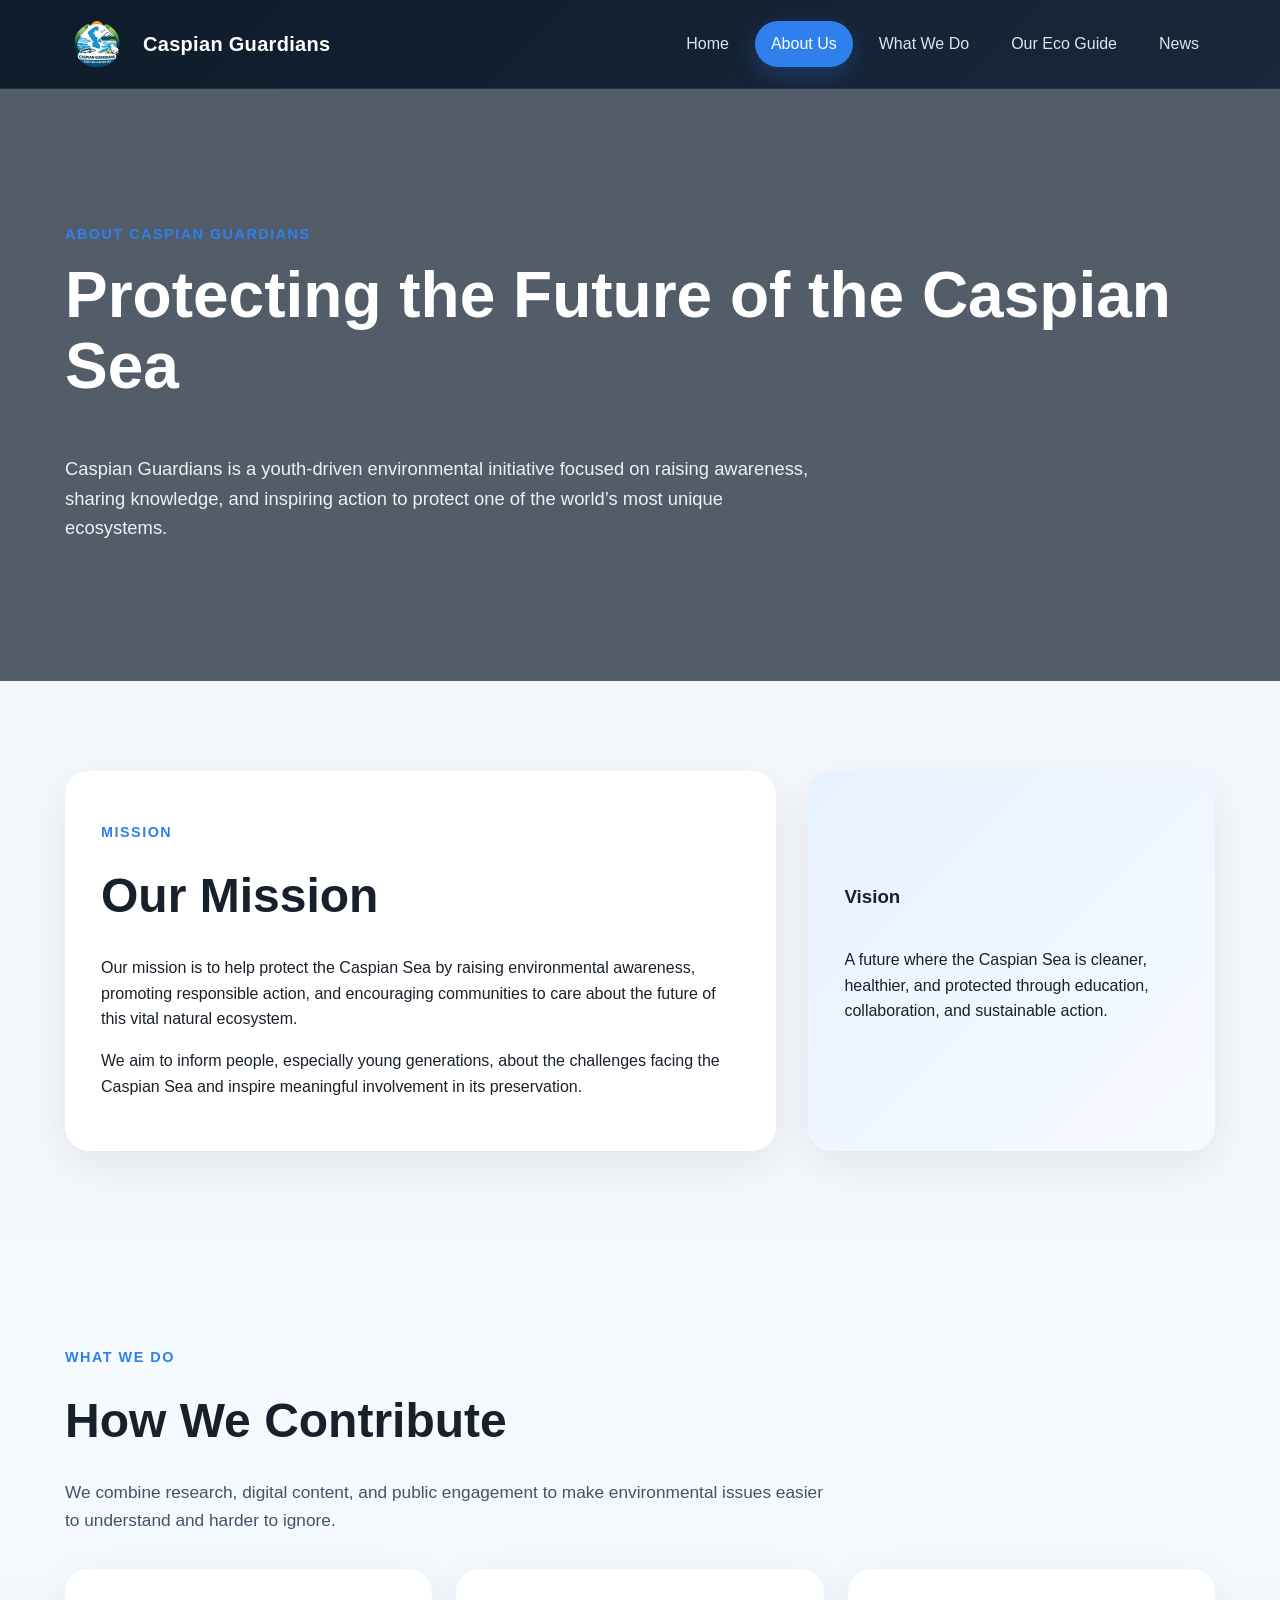
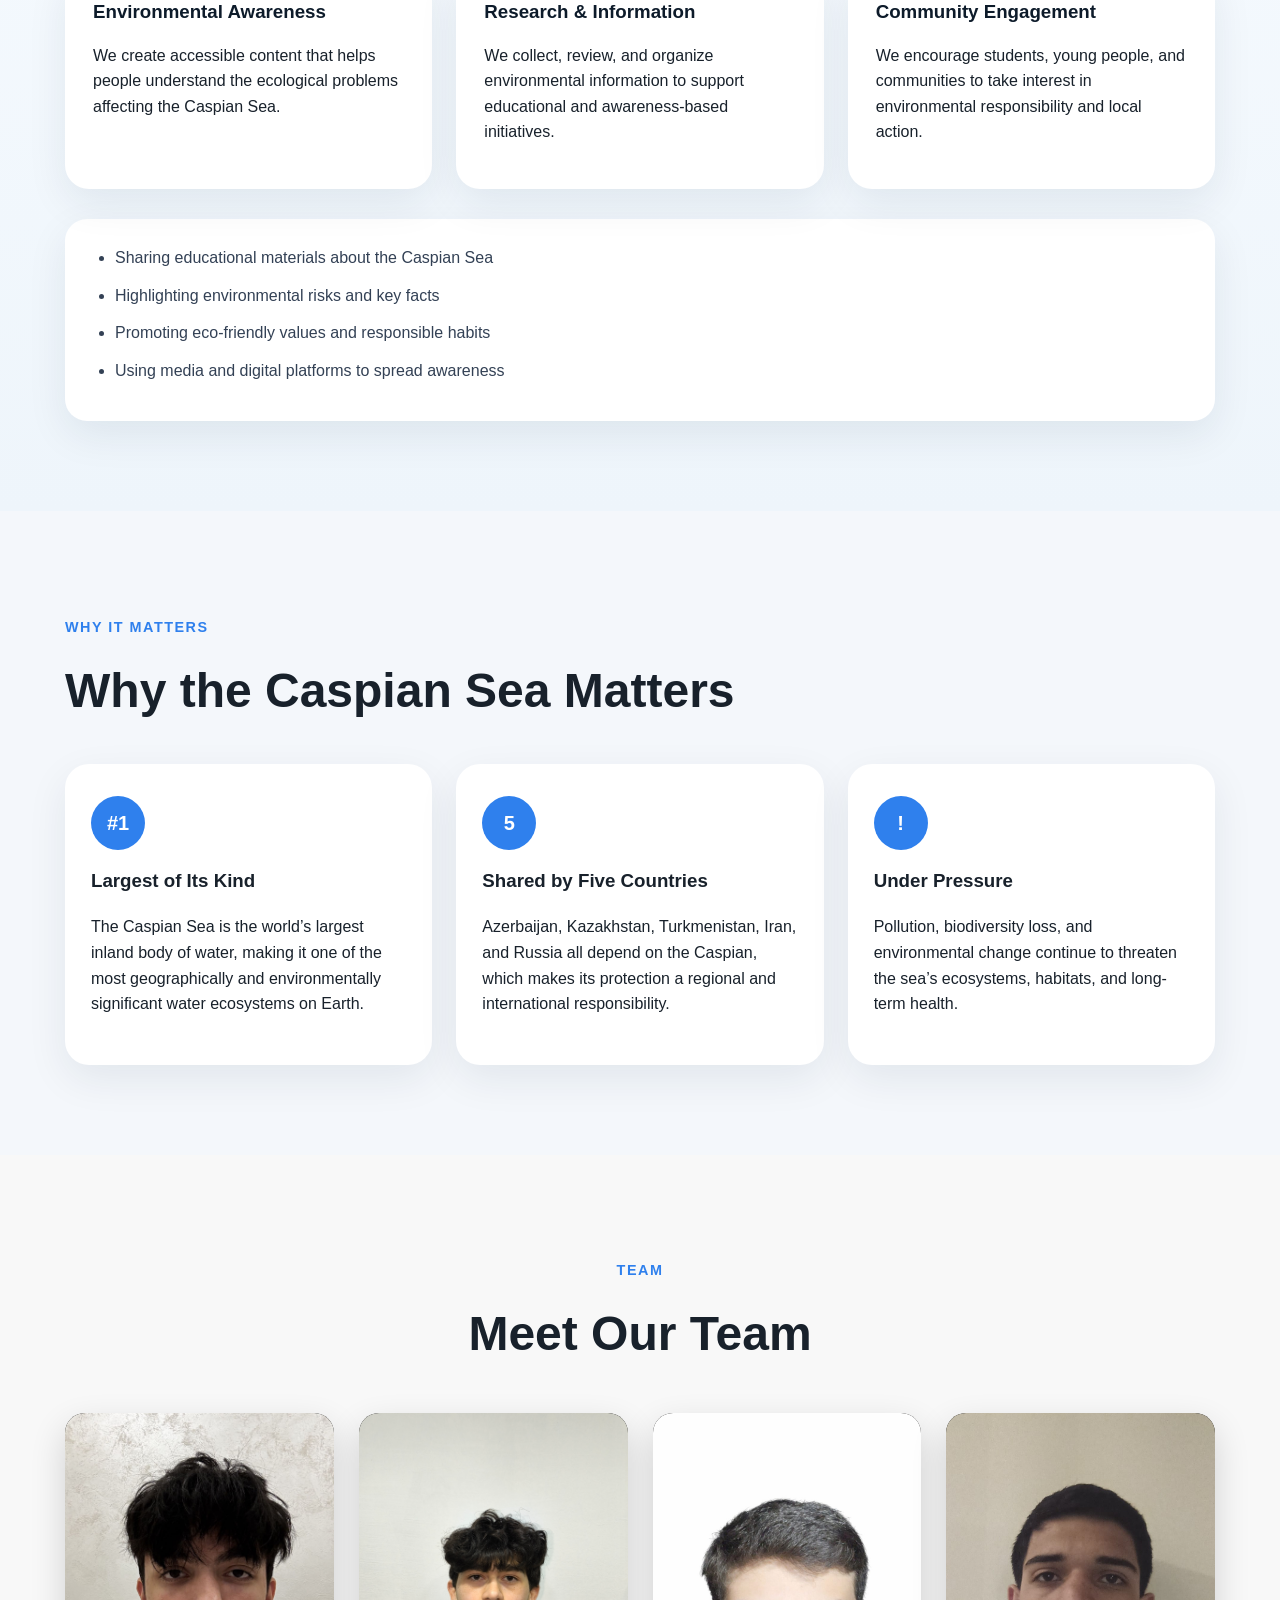
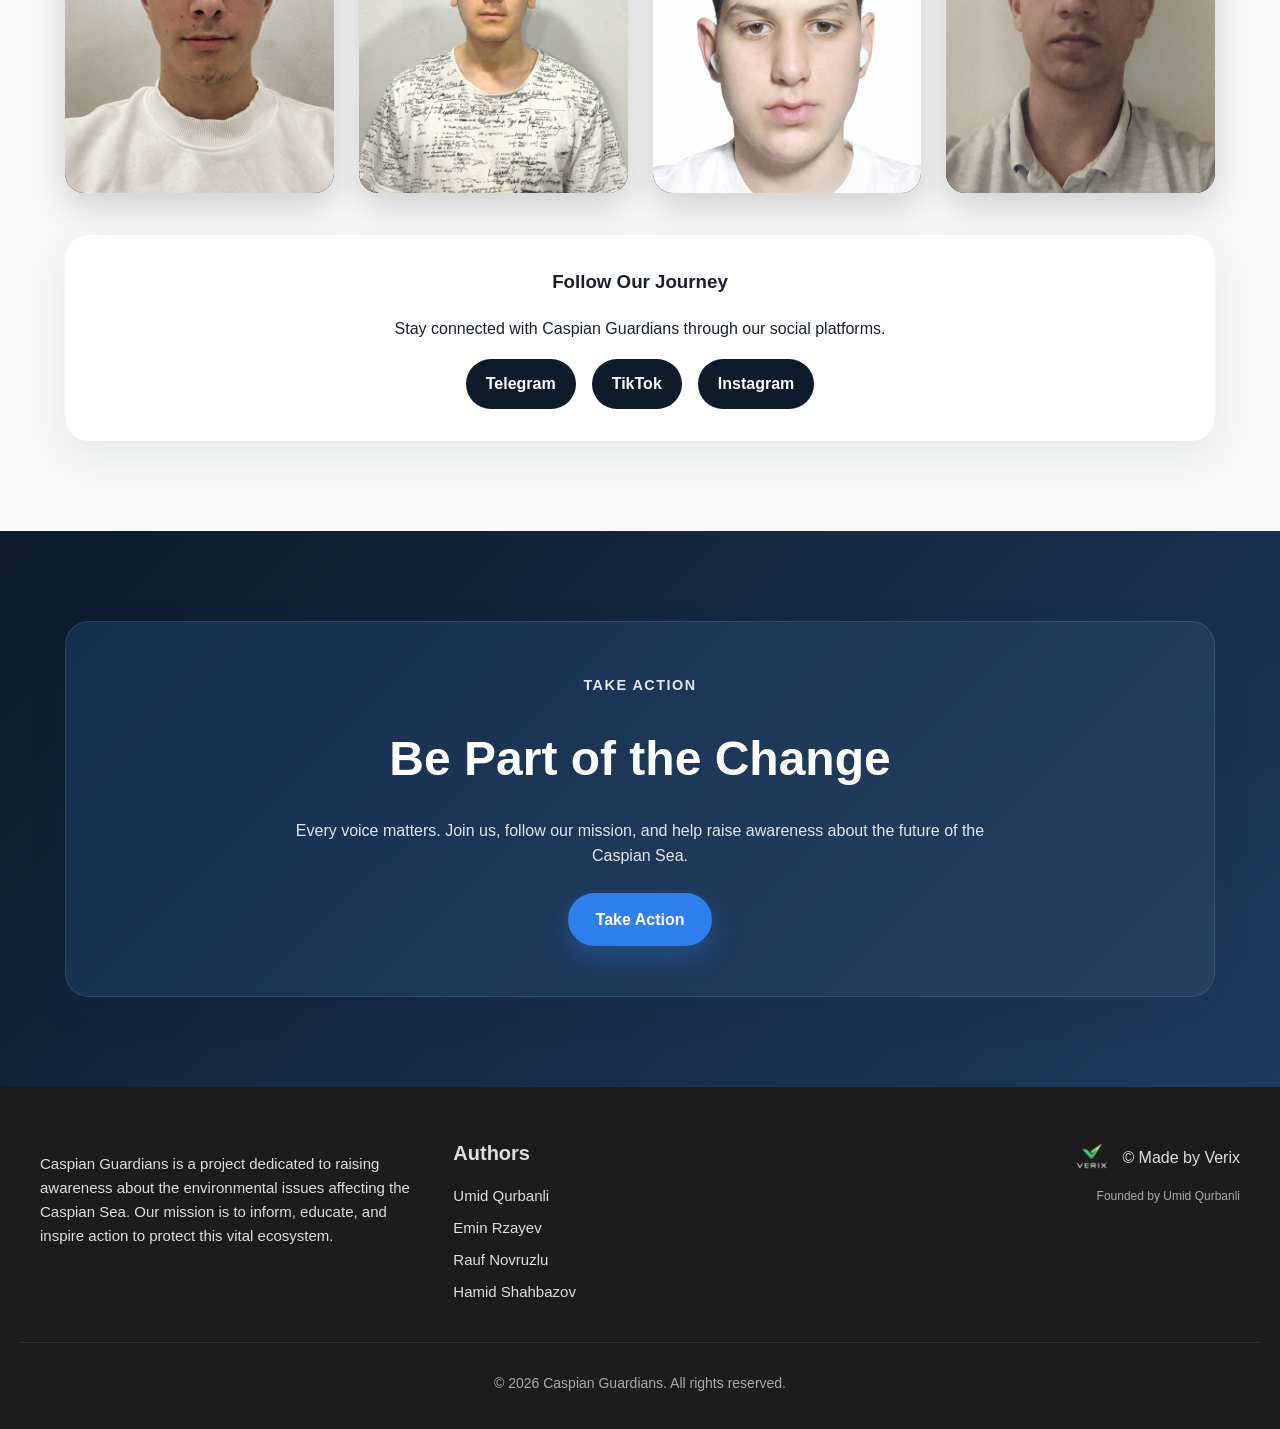
==== about.html @ 83fecb82 "Update about.html" ====
<!DOCTYPE html>
<html lang="en">
<head>
    <meta charset="utf-8">
    <meta name="author" content="Umid Qurbanli">
    <meta name="description" content="About Caspian Guardians Team">
    <meta name="keywords" content="Caspian Sea, Azerbaijan, Russia, Iran, Kazakhstan, Turkmenistan, environment, ecology">
    <meta name="viewport" content="width=device-width, initial-scale=1.0">
    <link rel="stylesheet" href="css/about.css"> 
    <link rel="icon" href="img/NewLogoFixed.png">
    <title>Caspian Guardians – About Us</title>
</head>
<body>
    <header class="site-header">
        <div class="container header-container">
            <a href="index.html" class="logo">
                <img src="img/NewLogoFixed.png" alt="Caspian Guardians logo">
                <span class="logo-text">Caspian Guardians</span>
            </a>

            <nav class="top-buttons">
                <a href="index.html">Home</a>
                <a href="about.html" class="active-top-button">About Us</a>
                <a href="whatwedo.html">What We Do</a>
                <a href="guide.html">Our Eco Guide</a>
                <a href="news.html">News</a>
            </nav>
        </div>
    </header>

    <main>
        <section class="about-hero">
            <div class="container">
                <p class="section-label">About Caspian Guardians</p>
                <h1>Protecting the Future of the Caspian Sea</h1>
                <p class="hero-text">
                    Caspian Guardians is a youth-driven environmental initiative focused on raising awareness,
                    sharing knowledge, and inspiring action to protect one of the world’s most unique ecosystems.
                </p>
            </div>
        </section>

        <section class="mission-section">
            <div class="container split-section">
                <div class="text-box">
                    <p class="section-label">Mission</p>
                    <h2>Our Mission</h2>
                    <p>
                        Our mission is to help protect the Caspian Sea by raising environmental awareness,
                        promoting responsible action, and encouraging communities to care about the future of
                        this vital natural ecosystem.
                    </p>
                    <p>
                        We aim to inform people, especially young generations, about the challenges facing the
                        Caspian Sea and inspire meaningful involvement in its preservation.
                    </p>
                </div>
                <div class="info-card">
                    <h3>Vision</h3>
                    <p>
                        A future where the Caspian Sea is cleaner, healthier, and protected through education,
                        collaboration, and sustainable action.
                    </p>
                </div>
            </div>
        </section>

        <section class="what-we-do-section">
            <div class="container">
                <p class="section-label">What We Do</p>
                <h2>How We Contribute</h2>
                <p class="section-intro">
                    We combine research, digital content, and public engagement to make environmental issues
                    easier to understand and harder to ignore.
                </p>

                <div class="cards-grid">
                    <div class="feature-card">
                        <h3>Environmental Awareness</h3>
                        <p>We create accessible content that helps people understand the ecological problems affecting the Caspian Sea.</p>
                    </div>

                    <div class="feature-card">
                        <h3>Research & Information</h3>
                        <p>We collect, review, and organize environmental information to support educational and awareness-based initiatives.</p>
                    </div>

                    <div class="feature-card">
                        <h3>Community Engagement</h3>
                        <p>We encourage students, young people, and communities to take interest in environmental responsibility and local action.</p>
                    </div>
                </div>

                <div class="bullet-box">
                    <ul>
                        <li>Sharing educational materials about the Caspian Sea</li>
                        <li>Highlighting environmental risks and key facts</li>
                        <li>Promoting eco-friendly values and responsible habits</li>
                        <li>Using media and digital platforms to spread awareness</li>
                    </ul>
                </div>
            </div>
        </section>

        <section class="why-matters-section">
            <div class="container">
                <p class="section-label">Why It Matters</p>
                <h2>Why the Caspian Sea Matters</h2>
                <div class="why-grid">
                    <div class="why-card">
                        <span class="stat">#1</span>
                        <h3>Largest of Its Kind</h3>
                        <p>
                            The Caspian Sea is the world’s largest inland body of water, making it one of the
                            most geographically and environmentally significant water ecosystems on Earth.
                        </p>
                    </div>

                    <div class="why-card">
                        <span class="stat">5</span>
                        <h3>Shared by Five Countries</h3>
                        <p>
                            Azerbaijan, Kazakhstan, Turkmenistan, Iran, and Russia all depend on the Caspian,
                            which makes its protection a regional and international responsibility.
                        </p>
                    </div>

                    <div class="why-card">
                        <span class="stat">!</span>
                        <h3>Under Pressure</h3>
                        <p>
                            Pollution, biodiversity loss, and environmental change continue to threaten the
                            sea’s ecosystems, habitats, and long-term health.
                        </p>
                    </div>
                </div>
            </div>
        </section>

        <section class="about-us" id="team">
            <div class="container">
                <p class="section-label">Team</p>
                <h2>Meet Our Team</h2>

                <div class="team-grid">
                    <div class="team-card">
                        <img src="img/Umid.jpg" alt="Umid Qurbanli" />
                        <div class="team-info">
                            <h3>Umid Qurbanli</h3>
                            <p class="role">Lead Developer</p>
                            <p>Main responsible for all technology-related operations.</p>
                        </div>
                    </div>

                    <div class="team-card">
                        <img src="img/Emin.jpg" alt="Emin Rzayev" />
                        <div class="team-info">
                            <h3>Emin Rzayev</h3>
                            <p class="role">Researcher</p>
                            <p>Searched for sources, reviewed research, and compiled data.</p>
                        </div>
                    </div>

                    <div class="team-card">
                        <img src="img/Rauf2.jpeg" alt="Rauf Novruzlu" />
                        <div class="team-info">
                            <h3>Rauf Novruzlu</h3>
                            <p class="role">COO & SMM</p>
                            <p>Responsible for social media and for defining the team’s direction and strategy.</p>
                        </div>
                    </div>

                    <div class="team-card">
                        <img src="img/Hamid.jpeg" alt="Hamid Shahbazov" />
                        <div class="team-info">
                            <h3>Hamid Shahbazov</h3>
                            <p class="role">CFO & Fundraiser</p>
                            <p>Organizes the team and helps keep every project on track.</p>
                        </div>
                    </div>
                </div>

                <div class="social-section">
                    <h3>Follow Our Journey</h3>
                    <p>Stay connected with Caspian Guardians through our social platforms.</p>

                    <div class="social-links">
                        <a href="https://t.me/caspianguardians" target="_blank">Telegram</a>
                        <a href="https://www.tiktok.com/@caspian_guardians?_r=1&_t=ZS-95CRzURUvcf" target="_blank">TikTok</a>
                        <a href="https://www.instagram.com/caspian_guardians?igsh=enB5ZXpqNjVxb3k5&utm_source=qr" target="_blank">Instagram</a>
                    </div>
                </div>
            </div>
        </section>

        <section class="cta-section">
            <div class="container cta-box">
                <p class="section-label light-label">Take Action</p>
                <h2>Be Part of the Change</h2>
                <p>
                    Every voice matters. Join us, follow our mission, and help raise awareness about the future
                    of the Caspian Sea.
                </p>
                <a href="whatwedo.html" class="cta-button">Take Action</a>
            </div>
        </section>
    </main>

    <footer class="footer">
        <div class="footer-container">
            <div class="footer-left">
                <p class="footer-description">
                    Caspian Guardians is a project dedicated to raising awareness about the environmental issues
                    affecting the Caspian Sea. Our mission is to inform, educate, and inspire action to protect
                    this vital ecosystem.
                </p>
            </div>

            <div class="footer-center">
                <h3>Authors</h3>
                <ul>
                    <li>Umid Qurbanli</li>
                    <li>Emin Rzayev</li>
                    <li>Rauf Novruzlu</li>
                    <li>Hamid Shahbazov</li>
                </ul>
            </div>

            <div class="footer-right">
                <div class="made-by">
                    <img src="img/VerixLogo.png" alt="Verix logo">
                    <p>© Made by Verix</p>
                </div>
                <p class="founded">Founded by Umid Qurbanli</p>
            </div>
        </div>

        <div class="footer-bottom">
            <p>© 2026 Caspian Guardians. All rights reserved.</p>
        </div>
    </footer>
</body>
</html>
---- css/about.css ----
body {
    margin: 0;
    font-family: "Segoe UI", Tahoma, Geneva, Verdana, sans-serif;
    color: #18212b;
    background: #f4f7fb;
    line-height: 1.6;
}

html {
    scroll-behavior: smooth;
}

* {
    box-sizing: border-box;
}

img {
    display: block;
    max-width: 100%;
}

.container {
    width: min(1150px, 92%);
    margin: 0 auto;
}

/* Header */
.site-header {
    background: linear-gradient(135deg, #0d1b2a, #1b263b);
    border-bottom: 1px solid rgba(255, 255, 255, 0.08);
    position: sticky;
    top: 0;
    z-index: 1000;
    backdrop-filter: blur(8px);
}

.header-container {
    min-height: 88px;
    display: flex;
    align-items: center;
    justify-content: space-between;
    gap: 24px;
}

.logo {
    display: flex;
    align-items: center;
    gap: 14px;
    text-decoration: none;
}

.logo img {
    width: 64px;
    height: 64px;
    object-fit: contain;
}

.logo-text {
    color: #ffffff;
    font-size: 1.25rem;
    font-weight: 700;
    letter-spacing: 0.3px;
}

.top-buttons {
    display: flex;
    align-items: center;
    gap: 10px;
}

.top-buttons a {
    color: #dbe4f0;
    text-decoration: none;
    font-size: 1rem;
    font-weight: 500;
    padding: 10px 16px;
    border-radius: 999px;
    transition: all 0.25s ease;
}

.top-buttons a:hover {
    color: #ffffff;
    background-color: rgba(255, 255, 255, 0.08);
}

.top-buttons a.active-top-button {
    color: #ffffff;
    background-color: #2f80ed;
    box-shadow: 0 8px 24px rgba(47, 128, 237, 0.28);
}

/* Shared */
section {
    padding: 90px 0;
}

.section-label {
    display: inline-block;
    font-size: 0.9rem;
    font-weight: 700;
    text-transform: uppercase;
    letter-spacing: 1.5px;
    color: #2f80ed;
    margin-bottom: 14px;
}

.light-label {
    color: #c9defa;
}

h1, h2, h3 {
    margin-top: 0;
}

h1 {
    font-size: clamp(2.3rem, 5vw, 4.2rem);
    line-height: 1.1;
}

h2 {
    font-size: clamp(2rem, 4vw, 3rem);
    margin-bottom: 20px;
}

.section-intro,
.hero-text {
    font-size: 1.08rem;
    color: #425466;
    max-width: 760px;
}

/* Hero */
.about-hero {
    background:
        linear-gradient(rgba(13, 27, 42, 0.7), rgba(13, 27, 42, 0.7)),
        url("../img/caspian-bg.jpg") center/cover no-repeat;
    color: #fff;
    padding: 120px 0;
}

.about-hero .hero-text {
    color: rgba(255, 255, 255, 0.9);
    font-size: 1.15rem;
}

/* Mission */
.split-section {
    display: grid;
    grid-template-columns: 1.4fr 0.8fr;
    gap: 32px;
    align-items: stretch;
}

.text-box,
.info-card,
.feature-card,
.why-card,
.cta-box,
.social-section {
    background: #ffffff;
    border-radius: 24px;
    box-shadow: 0 14px 40px rgba(18, 38, 63, 0.08);
}

.text-box,
.info-card {
    padding: 36px;
}

.info-card {
    background: linear-gradient(135deg, #e8f1ff, #f6fbff);
    display: flex;
    flex-direction: column;
    justify-content: center;
}

/* What we do */
.what-we-do-section {
    background: linear-gradient(180deg, #f7fbff 0%, #eef5fb 100%);
}

.cards-grid {
    margin-top: 34px;
    display: grid;
    grid-template-columns: repeat(3, 1fr);
    gap: 24px;
}

.feature-card {
    padding: 28px;
}

.feature-card h3 {
    margin-bottom: 12px;
    color: #0d1b2a;
}

.bullet-box {
    margin-top: 30px;
    background: #ffffff;
    border-radius: 22px;
    padding: 26px 30px;
    box-shadow: 0 14px 40px rgba(18, 38, 63, 0.08);
}

.bullet-box ul {
    margin: 0;
    padding-left: 20px;
}

.bullet-box li {
    margin-bottom: 12px;
    font-size: 1rem;
    color: #334155;
}

/* Why it matters */
.why-grid {
    display: grid;
    grid-template-columns: repeat(3, 1fr);
    gap: 24px;
    margin-top: 34px;
}

.why-card {
    padding: 32px 26px;
    text-align: left;
}

.stat {
    display: inline-flex;
    align-items: center;
    justify-content: center;
    width: 54px;
    height: 54px;
    border-radius: 50%;
    background: #2f80ed;
    color: white;
    font-size: 1.25rem;
    font-weight: 700;
    margin-bottom: 16px;
}

/* Team */
.about-us {
    background: #f8f8f8;
    text-align: center;
}

.team-grid {
    display: grid;
    grid-template-columns: repeat(4, 1fr);
    gap: 25px;
    margin-top: 40px;
}

.team-card {
    position: relative;
    overflow: hidden;
    border-radius: 20px;
    background: #000;
    height: 380px;
    cursor: pointer;
    box-shadow: 0 14px 35px rgba(0, 0, 0, 0.16);
}

.team-card img {
    width: 100%;
    height: 100%;
    object-fit: cover;
    transition: transform 0.4s ease;
}

.team-card:hover img {
    transform: scale(1.05);
}

.team-info {
    position: absolute;
    bottom: 0;
    left: 50%;
    transform: translateX(-50%) translateY(100%);
    width: 100%;
    display: flex;
    flex-direction: column;
    align-items: center;
    text-align: center;
    padding: 20px;
    background: linear-gradient(to top, rgba(0,0,0,0.92), rgba(0,0,0,0.35), transparent);
    color: white;
    transition: transform 0.4s ease;
}

.team-card:hover .team-info {
    transform: translateX(-50%) translateY(0);
}

.team-info h3 {
    margin: 0 0 8px;
    font-size: 22px;
}

.team-info .role {
    font-weight: bold;
    margin-bottom: 10px;
    color: #8ec5ff;
}

.team-info p {
    margin: 0;
    font-size: 16px;
    line-height: 1.5;
}

/* Socials */
.social-section {
    margin-top: 42px;
    padding: 32px;
    text-align: center;
}

.social-links {
    display: flex;
    justify-content: center;
    gap: 16px;
    flex-wrap: wrap;
    margin-top: 18px;
}

.social-links a {
    text-decoration: none;
    padding: 12px 20px;
    border-radius: 999px;
    background: #0d1b2a;
    color: #ffffff;
    font-weight: 600;
    transition: 0.25s ease;
}

.social-links a:hover {
    transform: translateY(-2px);
    background: #2f80ed;
}

/* CTA */
.cta-section {
    background: linear-gradient(135deg, #0d1b2a, #1e3a5f);
}

.cta-box {
    padding: 50px 36px;
    text-align: center;
    color: white;
    background: linear-gradient(135deg, rgba(47,128,237,0.18), rgba(255,255,255,0.05));
    border: 1px solid rgba(255,255,255,0.1);
}

.cta-box p {
    max-width: 720px;
    margin: 0 auto 24px;
    color: rgba(255,255,255,0.88);
}

.cta-button {
    display: inline-block;
    text-decoration: none;
    background: #2f80ed;
    color: white;
    padding: 14px 28px;
    border-radius: 999px;
    font-weight: 700;
    transition: 0.25s ease;
    box-shadow: 0 10px 28px rgba(47, 128, 237, 0.32);
}

.cta-button:hover {
    transform: translateY(-2px);
    background: #1f6fd6;
}

/* Footer */
.footer-left {
    max-width: 600px;
    width: 100%;
}

.footer {
    background: #1c1c1c;
    color: #ddd;
    padding: 50px 20px 20px;
    font-family: Arial, sans-serif;
}

.footer-container {
    max-width: 1200px;
    margin: 0 auto;
    display: grid;
    grid-template-columns: 1fr 1fr 1fr;
    gap: 40px;
}

.footer-description {
    line-height: 1.6;
    font-size: 15px;
}

.footer-center h3 {
    margin-bottom: 15px;
    font-size: 20px;
}

.footer-center ul {
    list-style: none;
    padding: 0;
    margin: 0;
}

.footer-center li {
    margin-bottom: 8px;
    font-size: 15px;
}

.footer-right {
    text-align: right;
}

.made-by {
    display: flex;
    align-items: center;
    justify-content: flex-end;
    gap: 10px;
}

.made-by img {
    width: 40px;
    height: 40px;
    object-fit: contain;
}

.made-by p {
    margin: 0;
    font-size: 16px;
}

.founded {
    margin-top: 10px;
    font-size: 12px;
    color: #aaa;
}

.footer-bottom {
    border-top: 1px solid #333;
    margin-top: 30px;
    padding-top: 15px;
    text-align: center;
    font-size: 14px;
    color: #aaa;
}

/* Responsive */
@media (max-width: 992px) {
    .split-section,
    .cards-grid,
    .why-grid,
    .team-grid,
    .footer-container {
        grid-template-columns: 1fr 1fr;
    }

    .header-container {
        flex-direction: column;
        align-items: flex-start;
        padding: 18px 0;
    }

    .top-buttons {
        flex-wrap: wrap;
    }
}

@media (max-width: 768px) {
    .split-section,
    .cards-grid,
    .why-grid,
    .team-grid,
    .footer-container {
        grid-template-columns: 1fr;
    }

    .footer-right,
    .footer-container {
        text-align: center;
    }

    .made-by {
        justify-content: center;
    }

    .social-links {
        flex-direction: column;
        align-items: center;
    }
}

@media (max-width: 600px) {
    .logo-text {
        font-size: 1.05rem;
    }

    .top-buttons a {
        font-size: 0.95rem;
        padding: 9px 14px;
    }

    section {
        padding: 70px 0;
    }

    .text-box,
    .info-card,
    .feature-card,
    .why-card,
    .social-section,
    .cta-box {
        padding: 24px;
    }
}
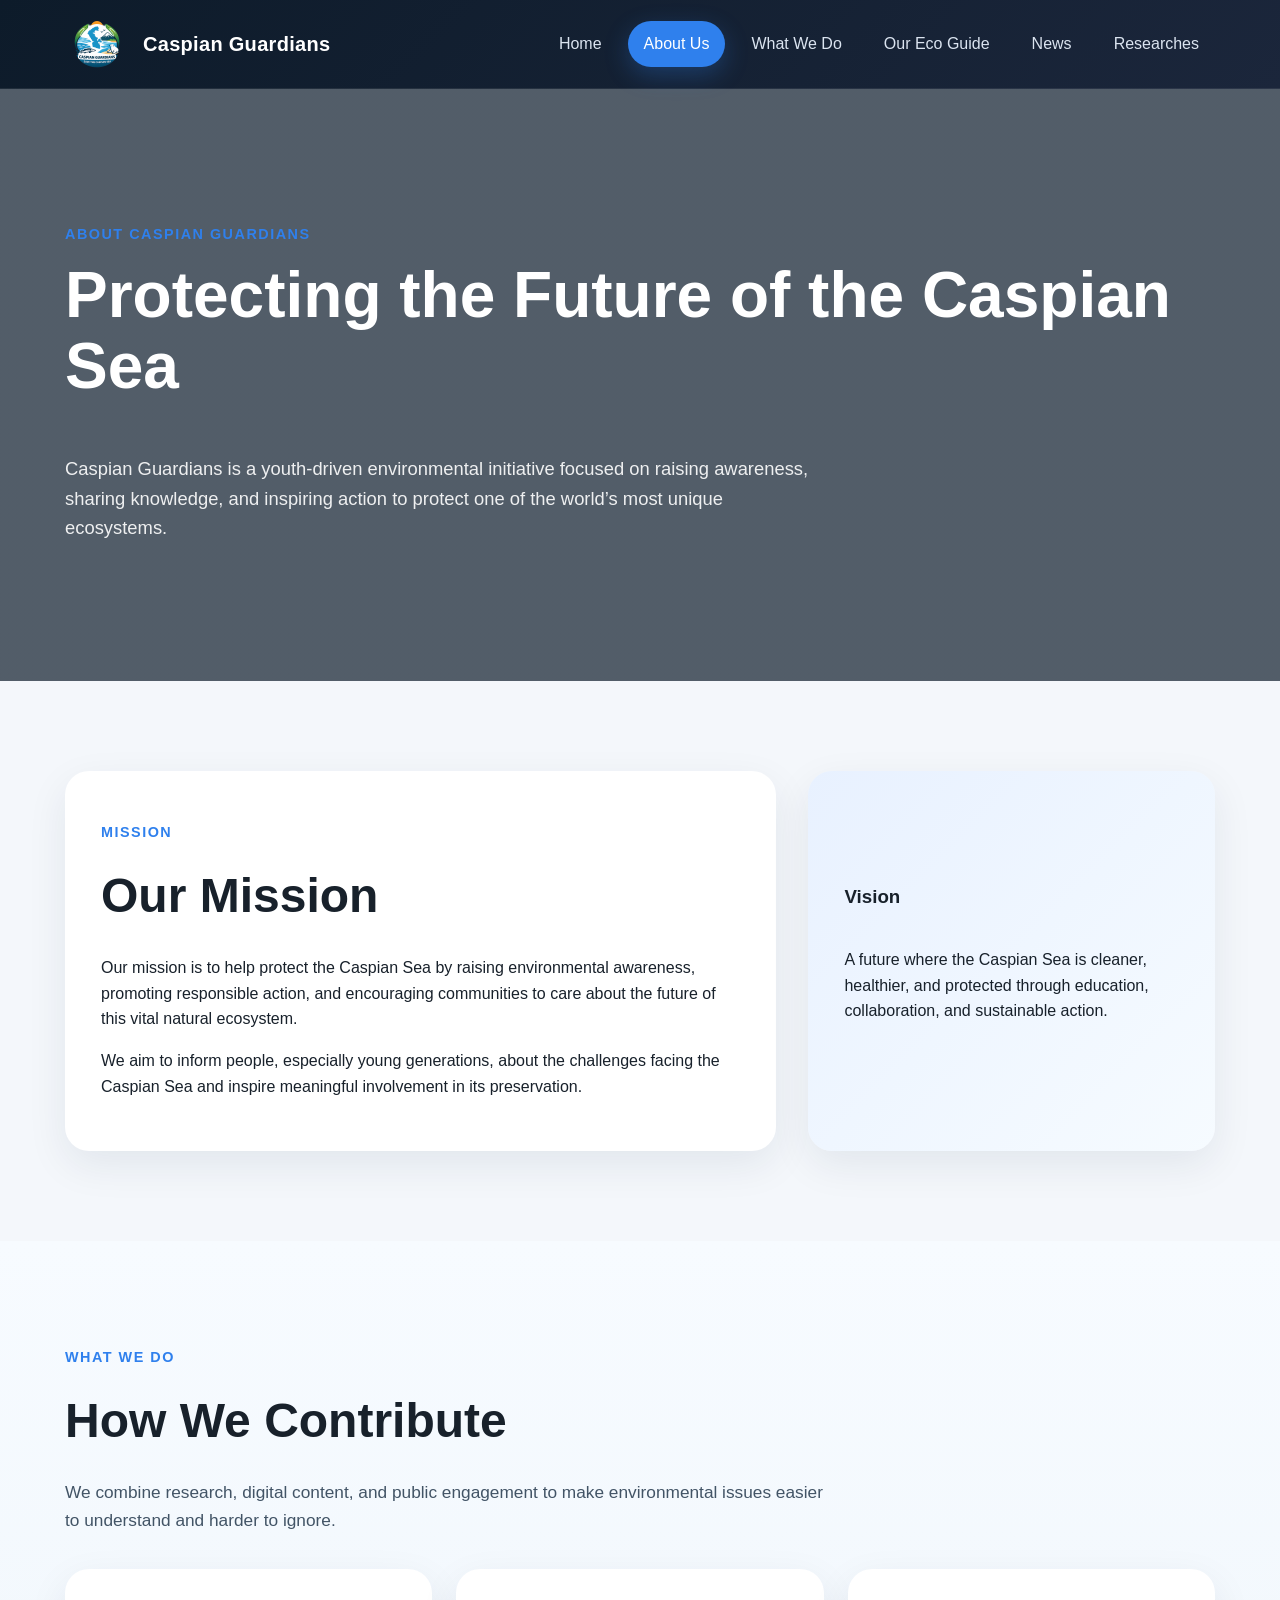
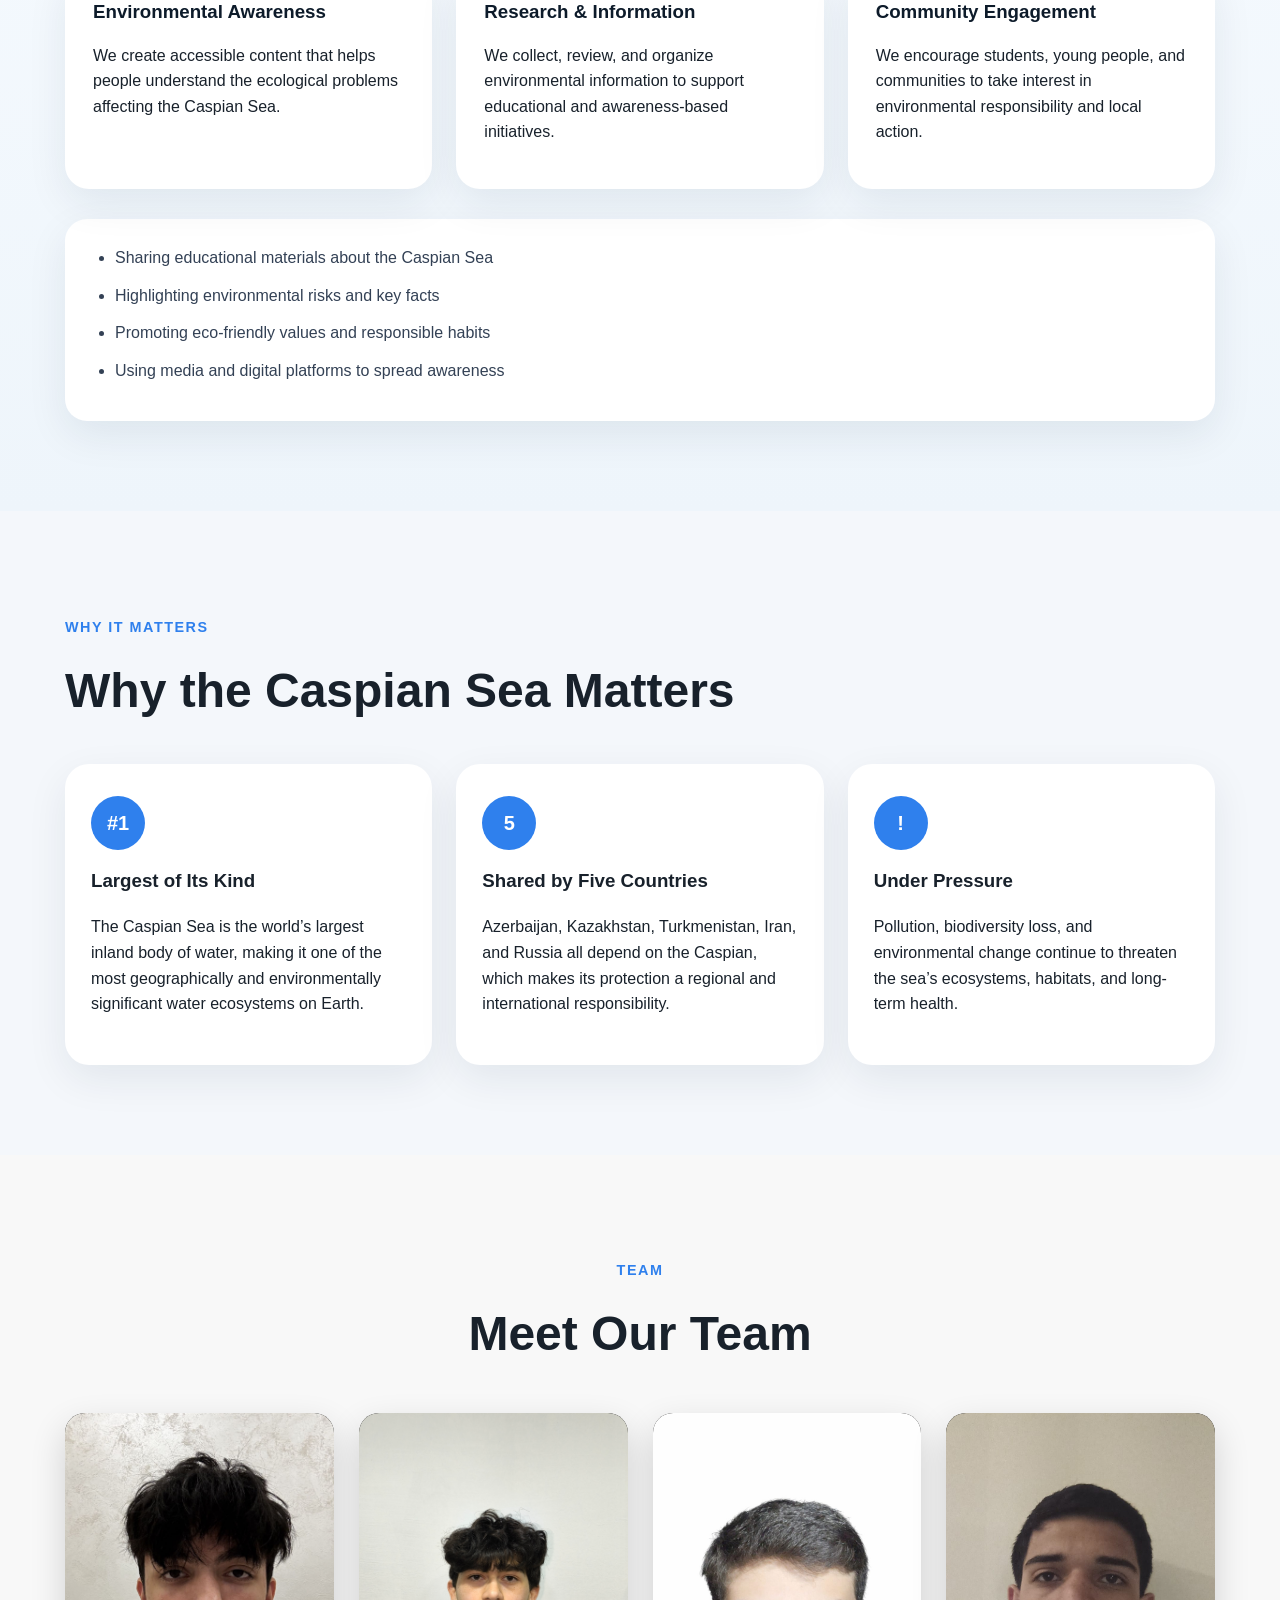
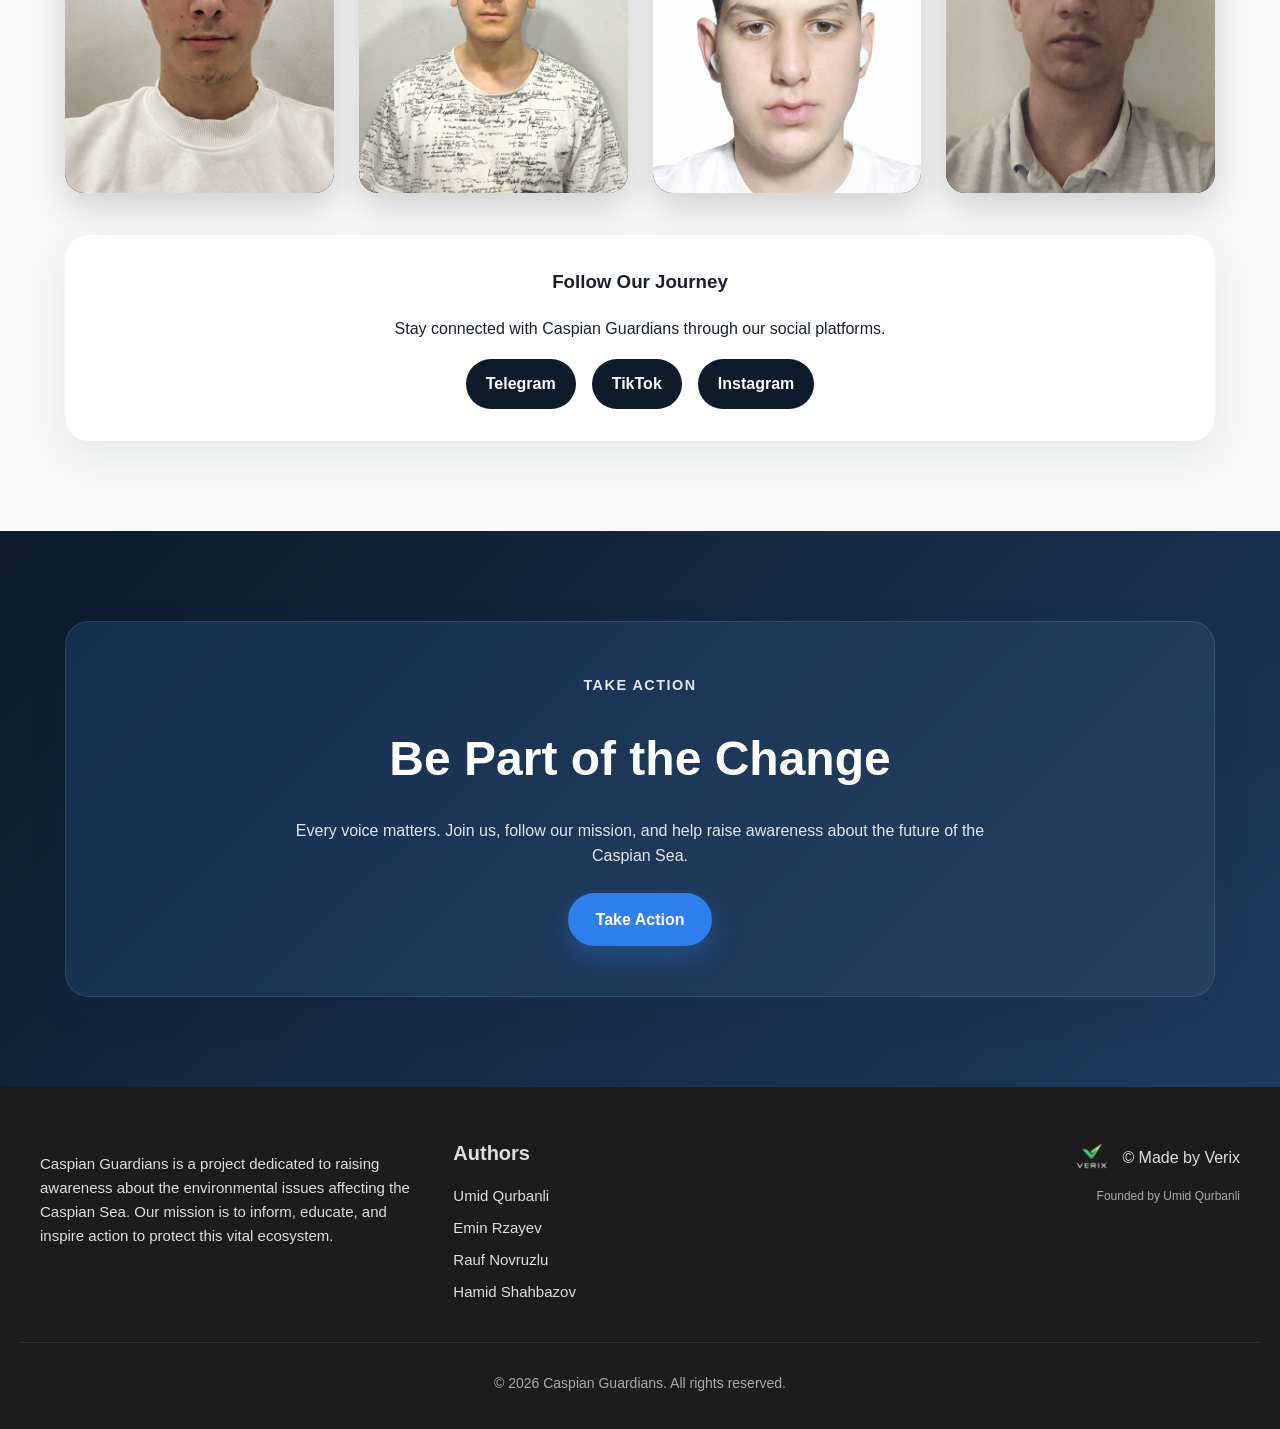
==== commit 21a1d9a6: "Update about.html" ====
--- a/about.html
+++ b/about.html
@@ -24,6 +24,7 @@
                 <a href="whatwedo.html">What We Do</a>
                 <a href="guide.html">Our Eco Guide</a>
                 <a href="news.html">News</a>
+                <a href="res.html">Researches</a>
             </nav>
         </div>
     </header>
@@ -147,7 +148,7 @@
                         <img src="img/Umid.jpg" alt="Umid Qurbanli" />
                         <div class="team-info">
                             <h3>Umid Qurbanli</h3>
-                            <p class="role">Lead Developer</p>
+                            <p class="role">Lead Developer & Researcher</p>
                             <p>Main responsible for all technology-related operations.</p>
                         </div>
                     </div>
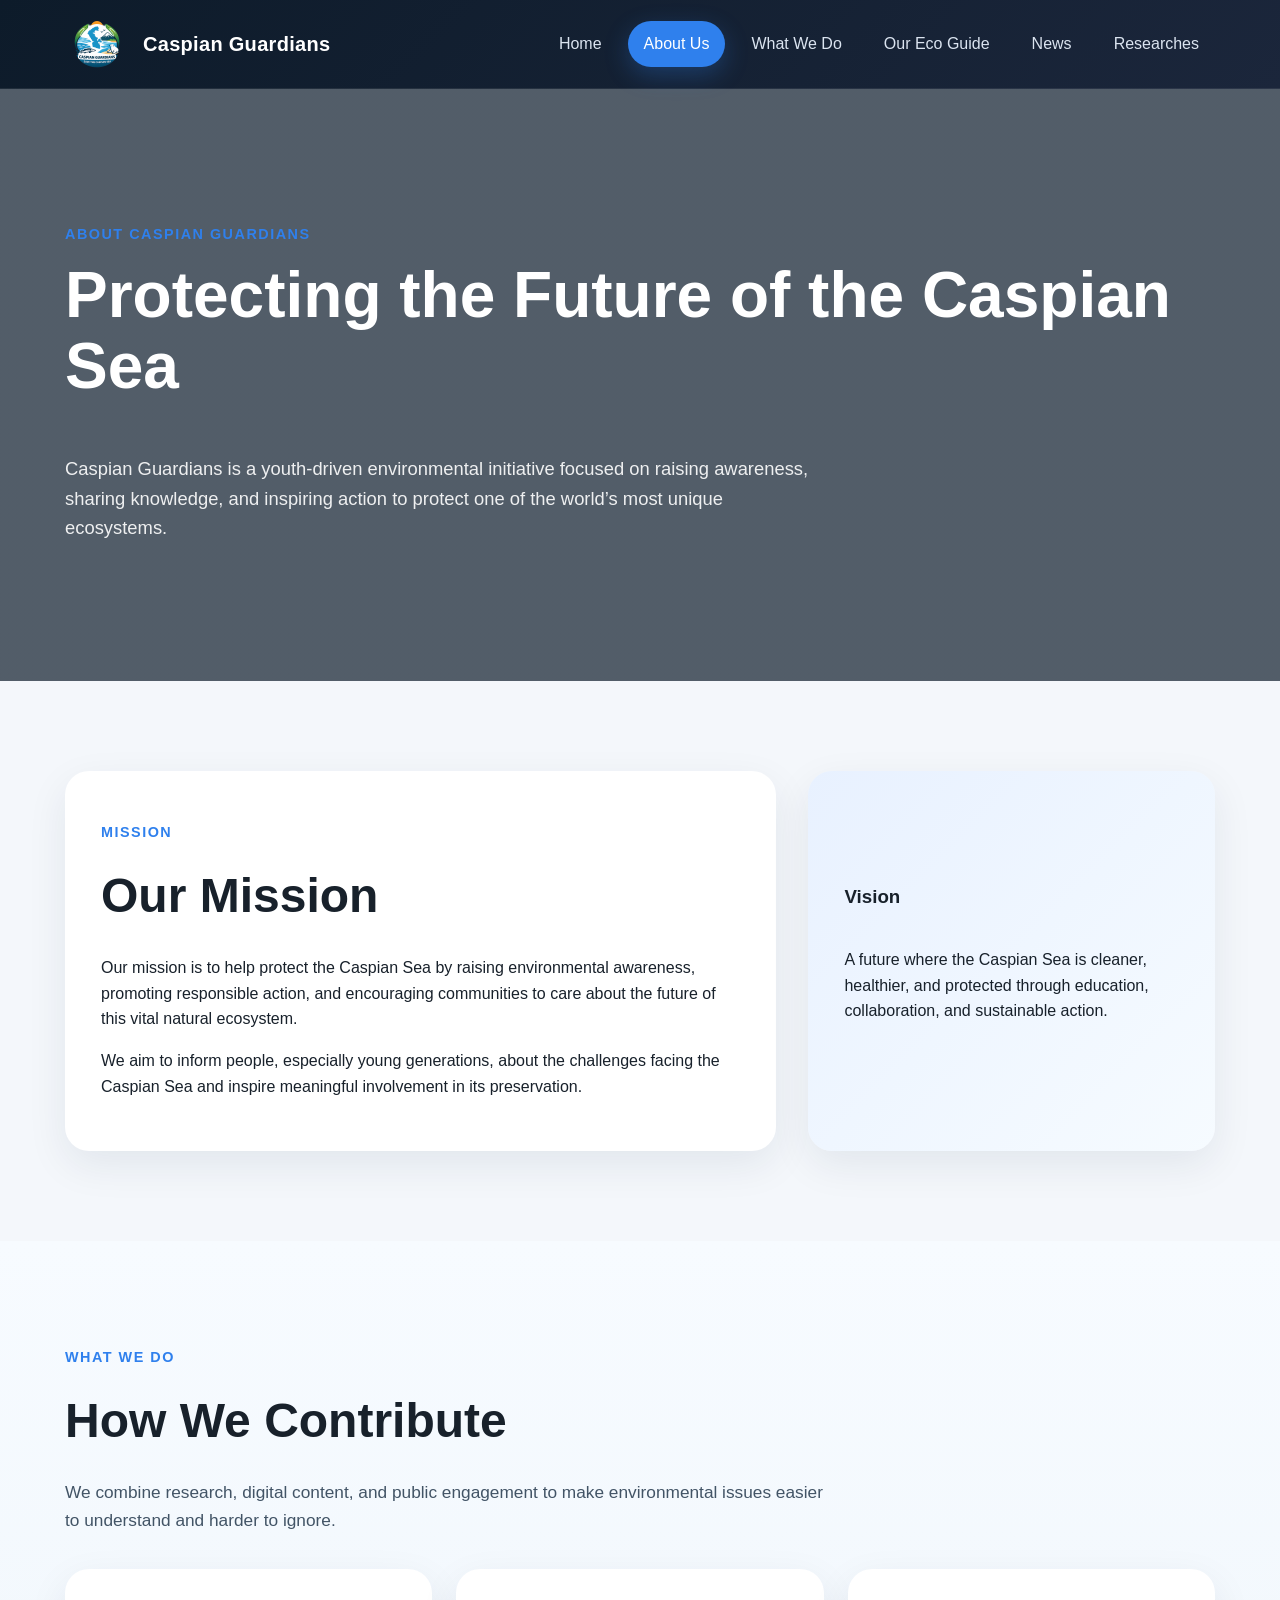
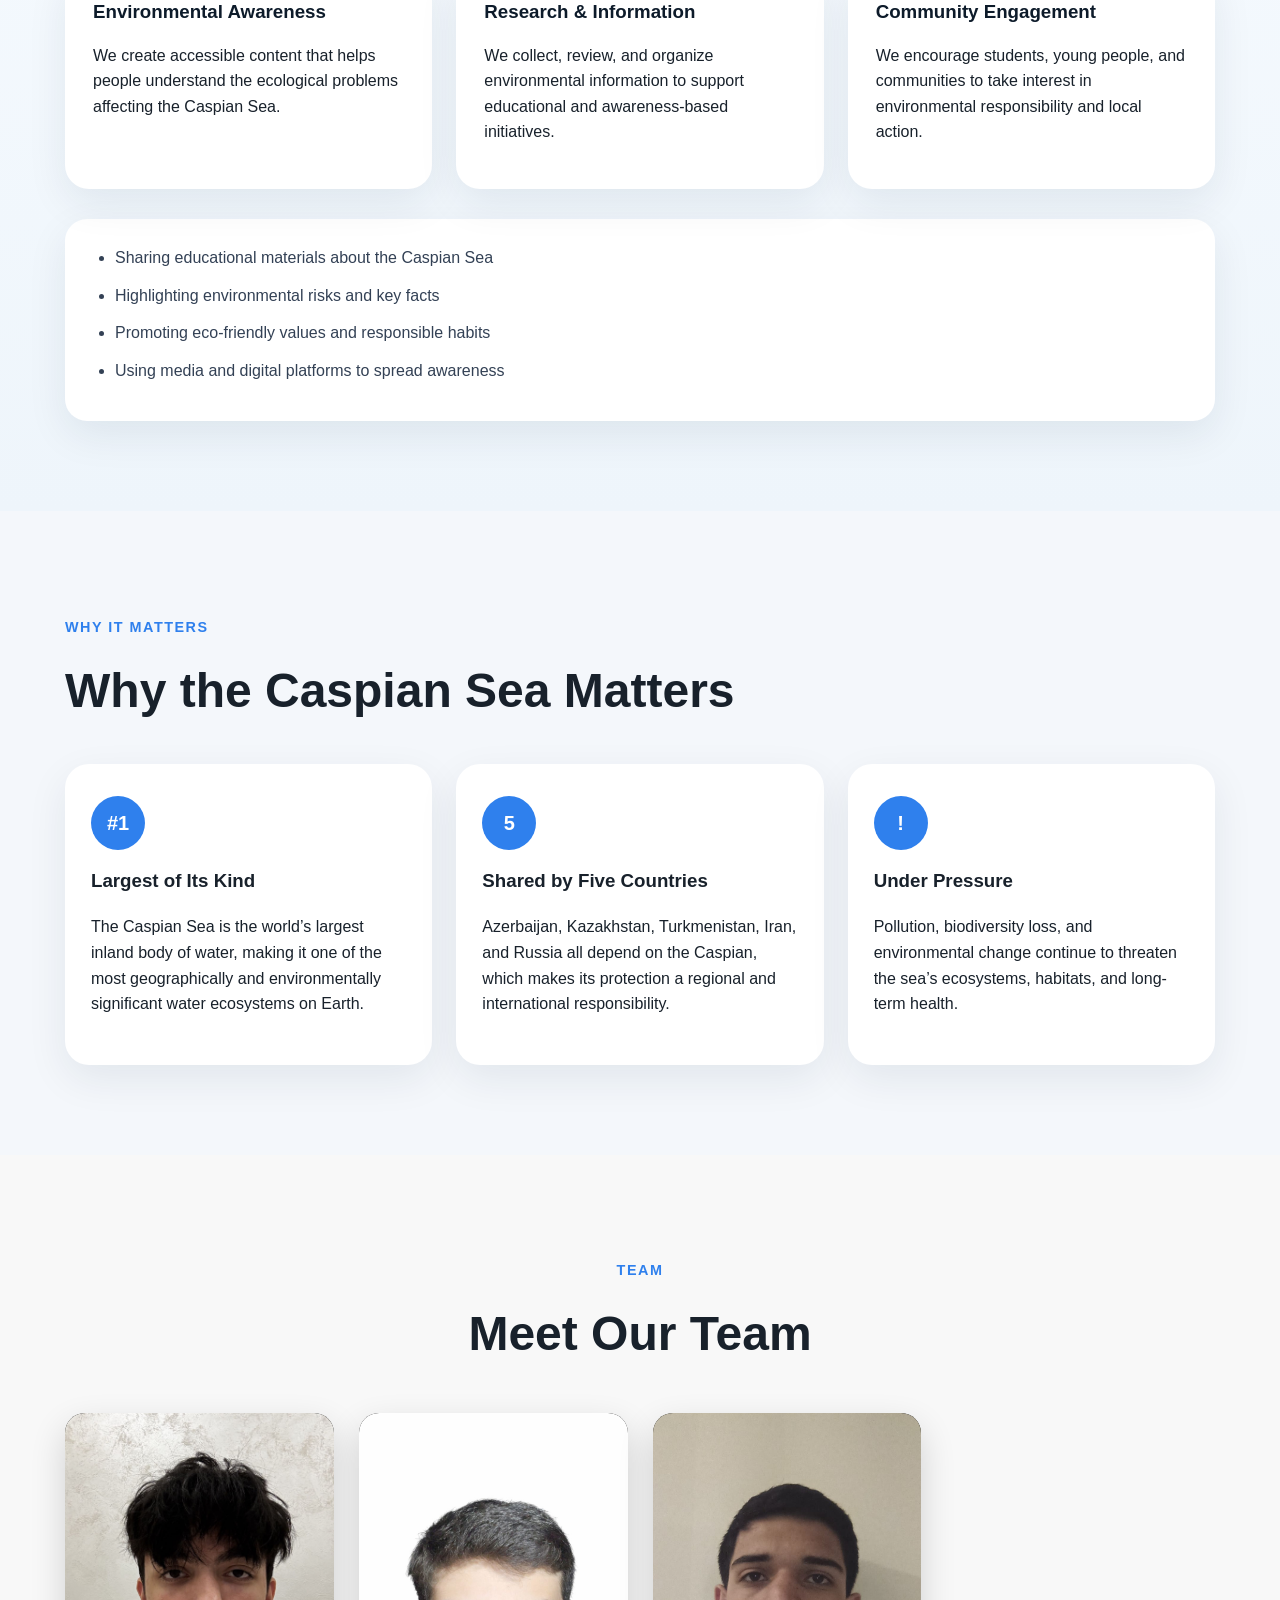
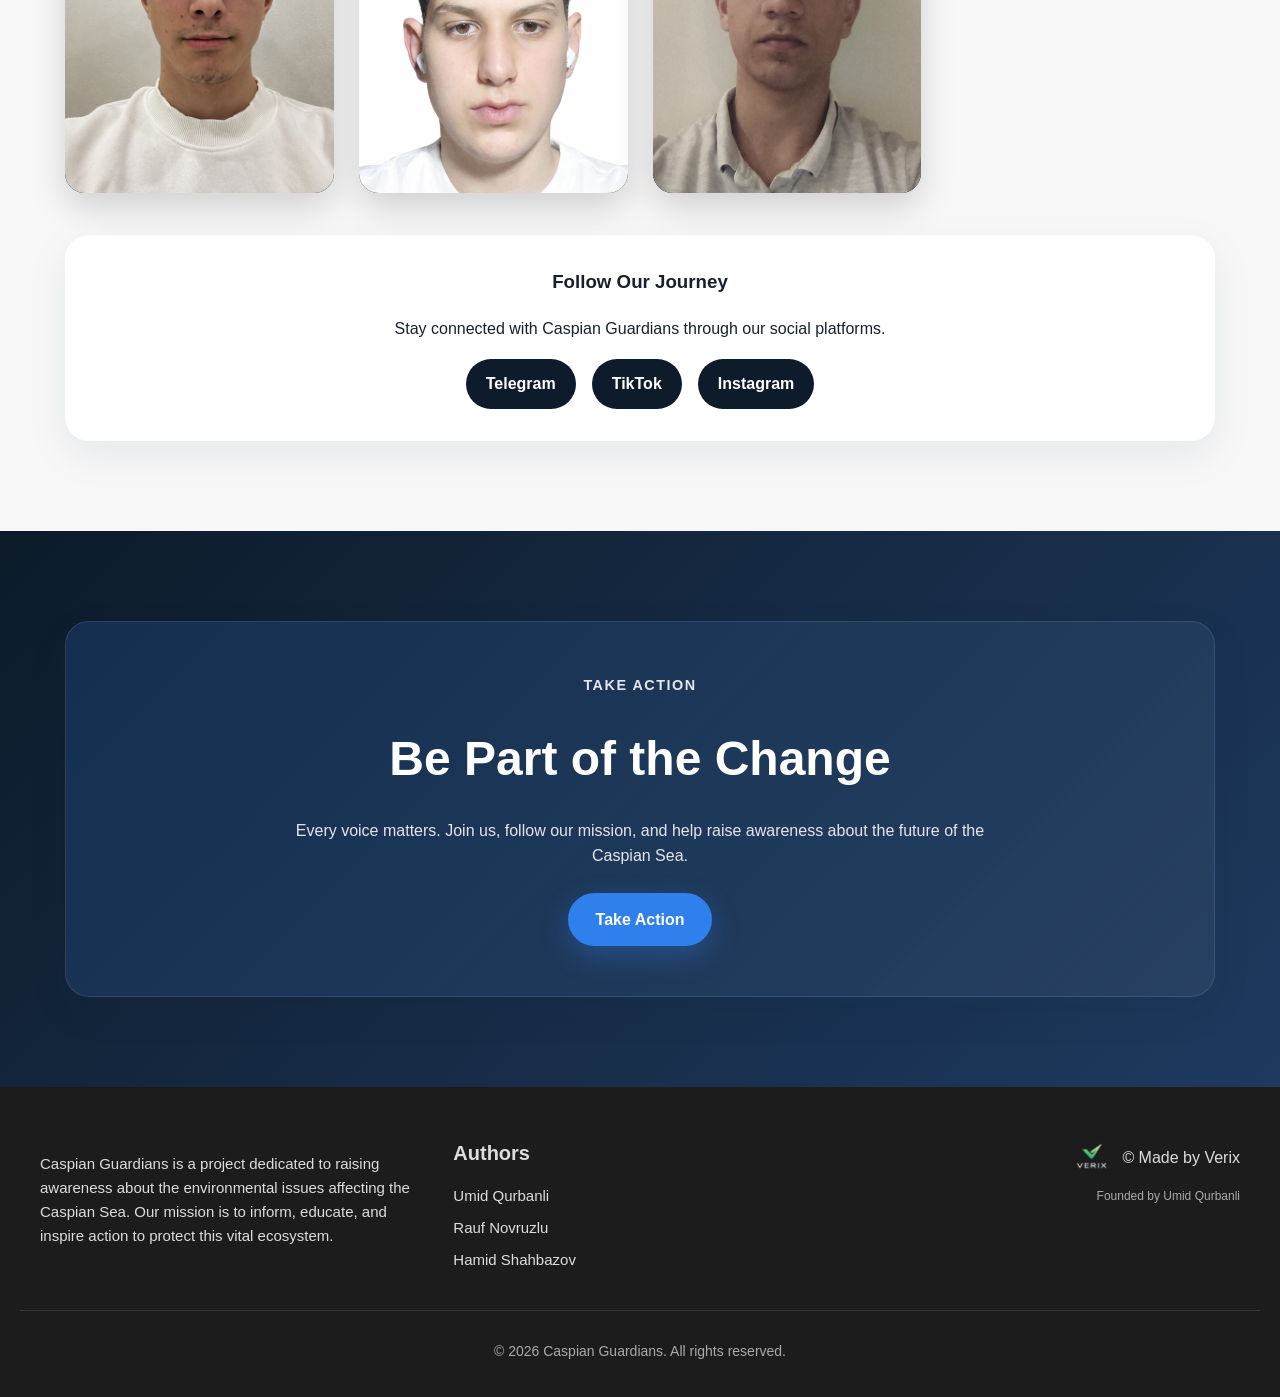
==== commit 7f43014c: "Update about.html" ====
--- a/about.html
+++ b/about.html
@@ -154,15 +154,6 @@
                     </div>
 
                     <div class="team-card">
-                        <img src="img/Emin.jpg" alt="Emin Rzayev" />
-                        <div class="team-info">
-                            <h3>Emin Rzayev</h3>
-                            <p class="role">Researcher</p>
-                            <p>Searched for sources, reviewed research, and compiled data.</p>
-                        </div>
-                    </div>
-
-                    <div class="team-card">
                         <img src="img/Rauf2.jpeg" alt="Rauf Novruzlu" />
                         <div class="team-info">
                             <h3>Rauf Novruzlu</h3>
@@ -221,7 +212,6 @@
                 <h3>Authors</h3>
                 <ul>
                     <li>Umid Qurbanli</li>
-                    <li>Emin Rzayev</li>
                     <li>Rauf Novruzlu</li>
                     <li>Hamid Shahbazov</li>
                 </ul>
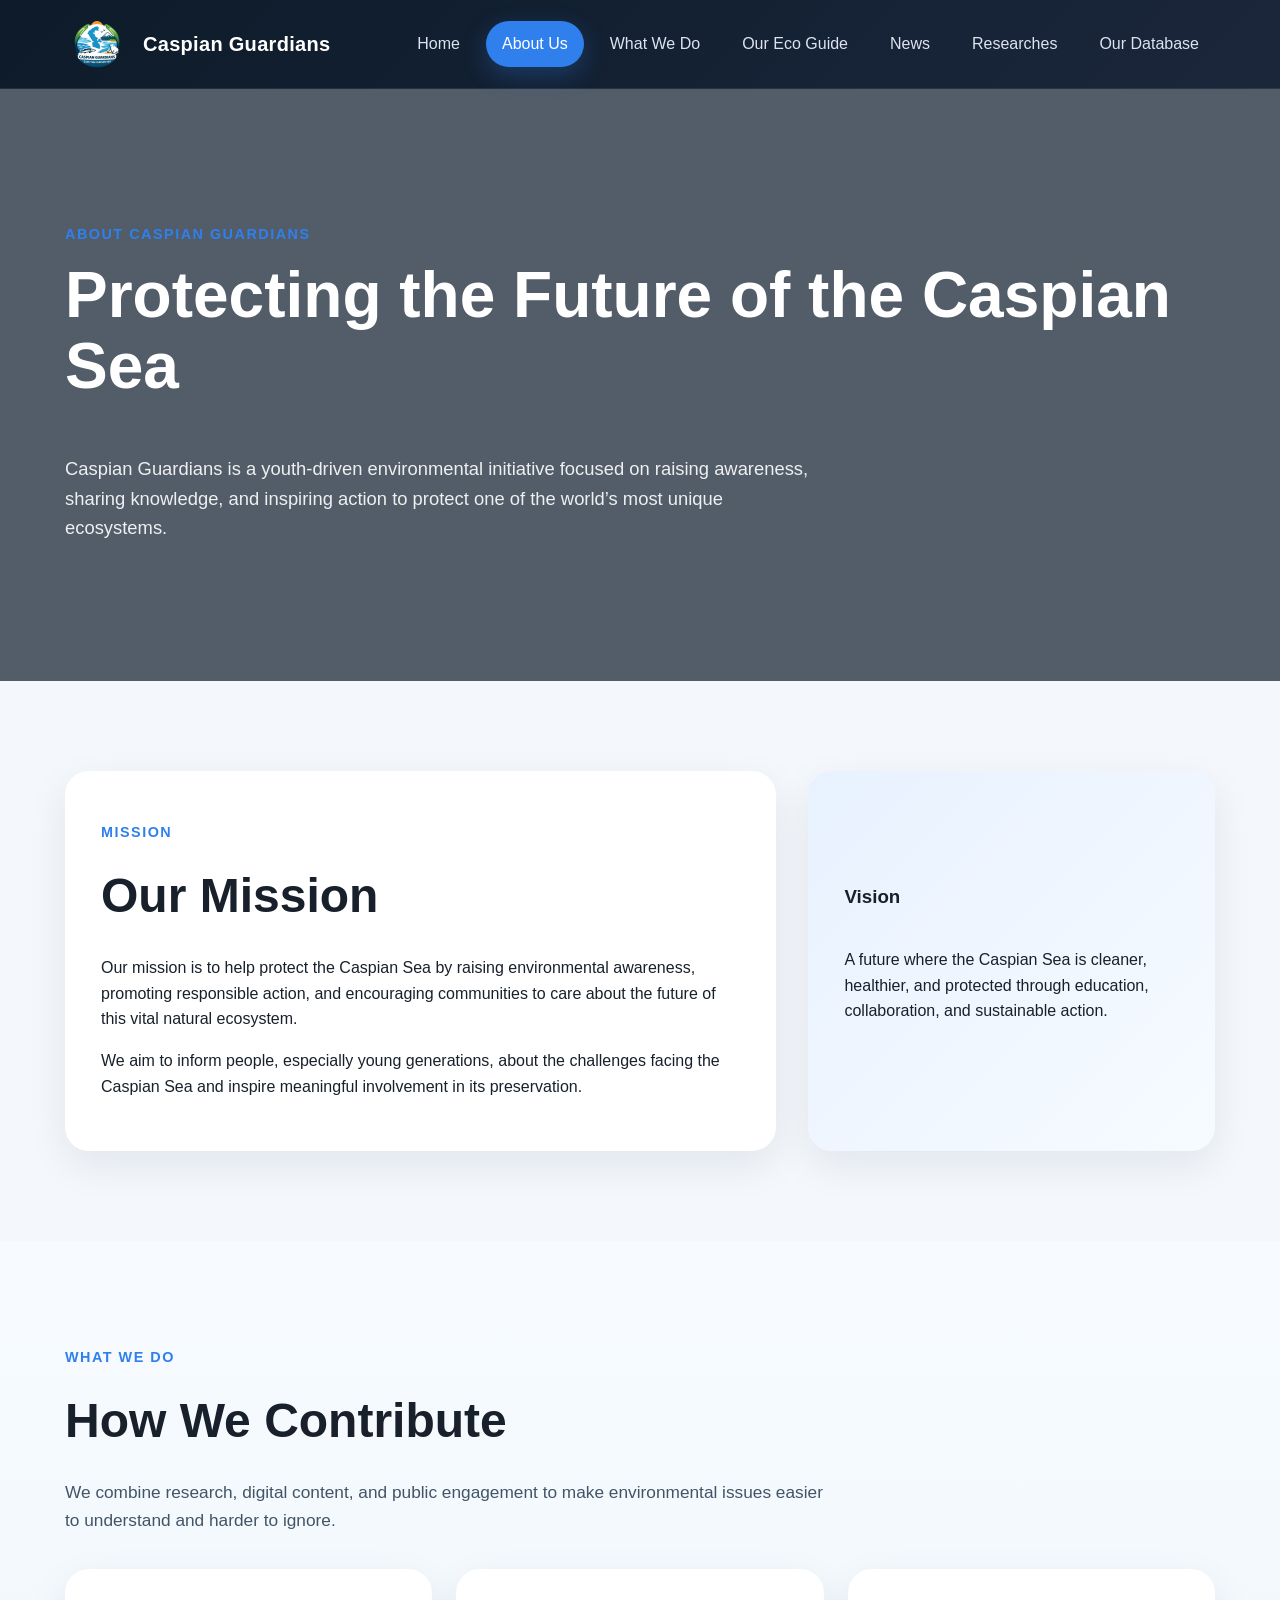
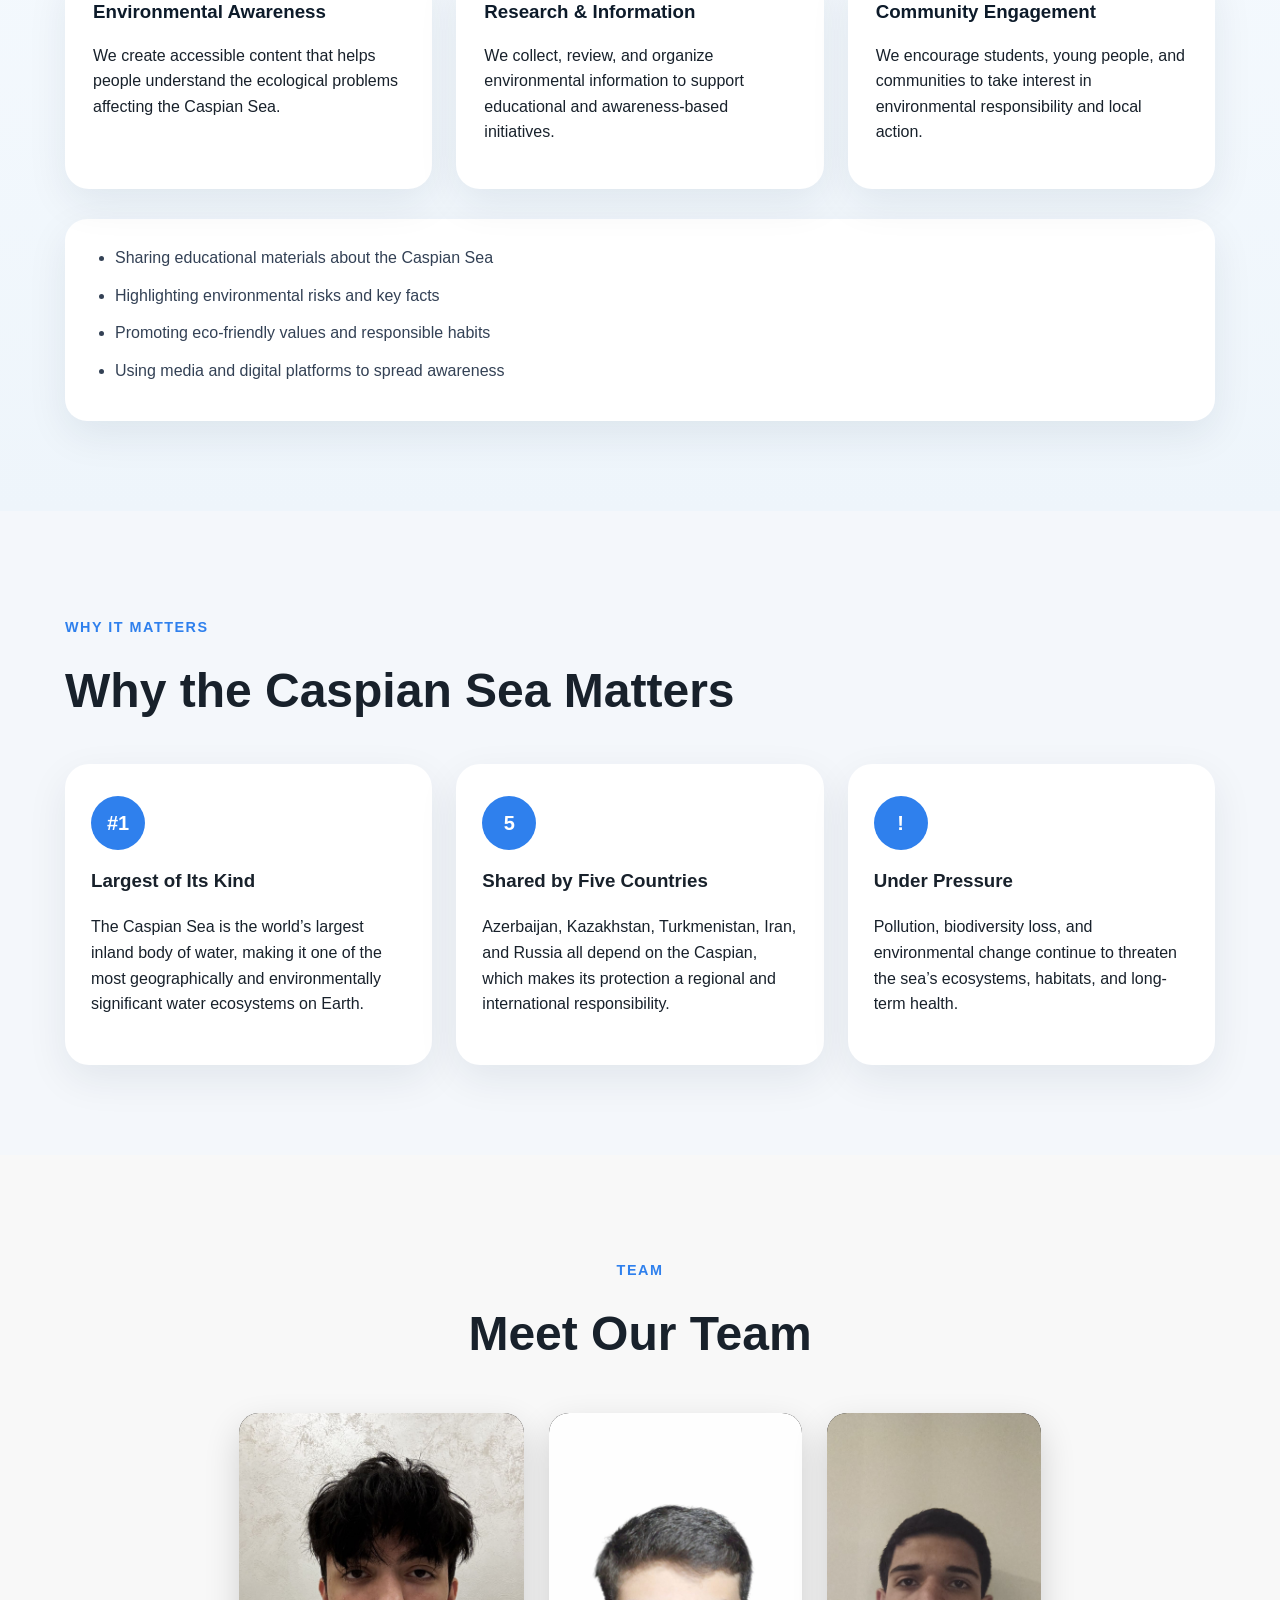
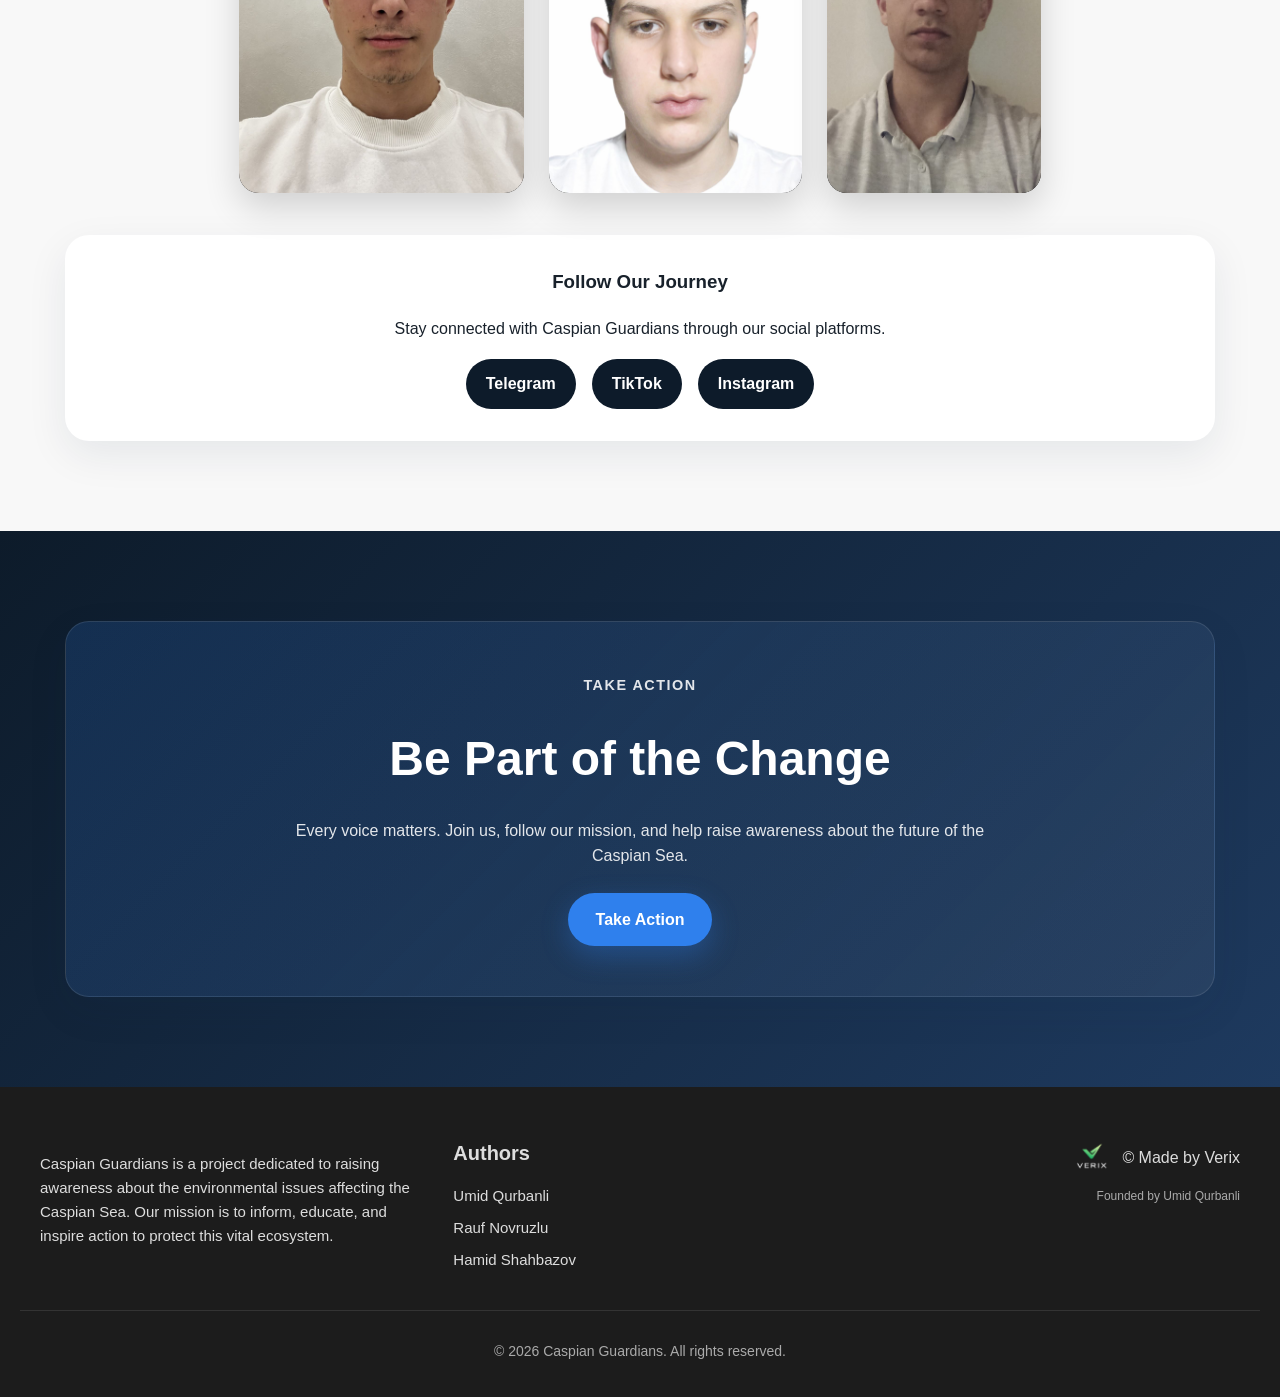
==== commit 49d4fa01: "Update about.html" ====
--- a/about.html
+++ b/about.html
@@ -25,6 +25,7 @@
                 <a href="guide.html">Our Eco Guide</a>
                 <a href="news.html">News</a>
                 <a href="res.html">Researches</a>
+                <a href="https://database-jet-six.vercel.app/">Our Database</a>
             </nav>
         </div>
     </header>
--- a/css/about.css
+++ b/css/about.css
@@ -24,7 +24,6 @@
     margin: 0 auto;
 }
 
-/* Header */
 .site-header {
     background: linear-gradient(135deg, #0d1b2a, #1b263b);
     border-bottom: 1px solid rgba(255, 255, 255, 0.08);
@@ -89,7 +88,6 @@
     box-shadow: 0 8px 24px rgba(47, 128, 237, 0.28);
 }
 
-/* Shared */
 section {
     padding: 90px 0;
 }
@@ -129,7 +127,6 @@
     max-width: 760px;
 }
 
-/* Hero */
 .about-hero {
     background:
         linear-gradient(rgba(13, 27, 42, 0.7), rgba(13, 27, 42, 0.7)),
@@ -143,7 +140,6 @@
     font-size: 1.15rem;
 }
 
-/* Mission */
 .split-section {
     display: grid;
     grid-template-columns: 1.4fr 0.8fr;
@@ -174,7 +170,7 @@
     justify-content: center;
 }
 
-/* What we do */
+
 .what-we-do-section {
     background: linear-gradient(180deg, #f7fbff 0%, #eef5fb 100%);
 }
@@ -214,7 +210,7 @@
     color: #334155;
 }
 
-/* Why it matters */
+
 .why-grid {
     display: grid;
     grid-template-columns: repeat(3, 1fr);
@@ -241,17 +237,17 @@
     margin-bottom: 16px;
 }
 
-/* Team */
 .about-us {
     background: #f8f8f8;
     text-align: center;
 }
 
 .team-grid {
-    display: grid;
-    grid-template-columns: repeat(4, 1fr);
+    margin-top: 40px;
+    display: flex;
+    justify-content: center;
     gap: 25px;
-    margin-top: 40px;
+    flex-wrap: wrap;
 }
 
 .team-card {
@@ -312,7 +308,7 @@
     line-height: 1.5;
 }
 
-/* Socials */
+
 .social-section {
     margin-top: 42px;
     padding: 32px;
@@ -342,7 +338,7 @@
     background: #2f80ed;
 }
 
-/* CTA */
+
 .cta-section {
     background: linear-gradient(135deg, #0d1b2a, #1e3a5f);
 }
@@ -378,7 +374,7 @@
     background: #1f6fd6;
 }
 
-/* Footer */
+
 .footer-left {
     max-width: 600px;
     width: 100%;
@@ -457,7 +453,7 @@
     color: #aaa;
 }
 
-/* Responsive */
+
 @media (max-width: 992px) {
     .split-section,
     .cards-grid,
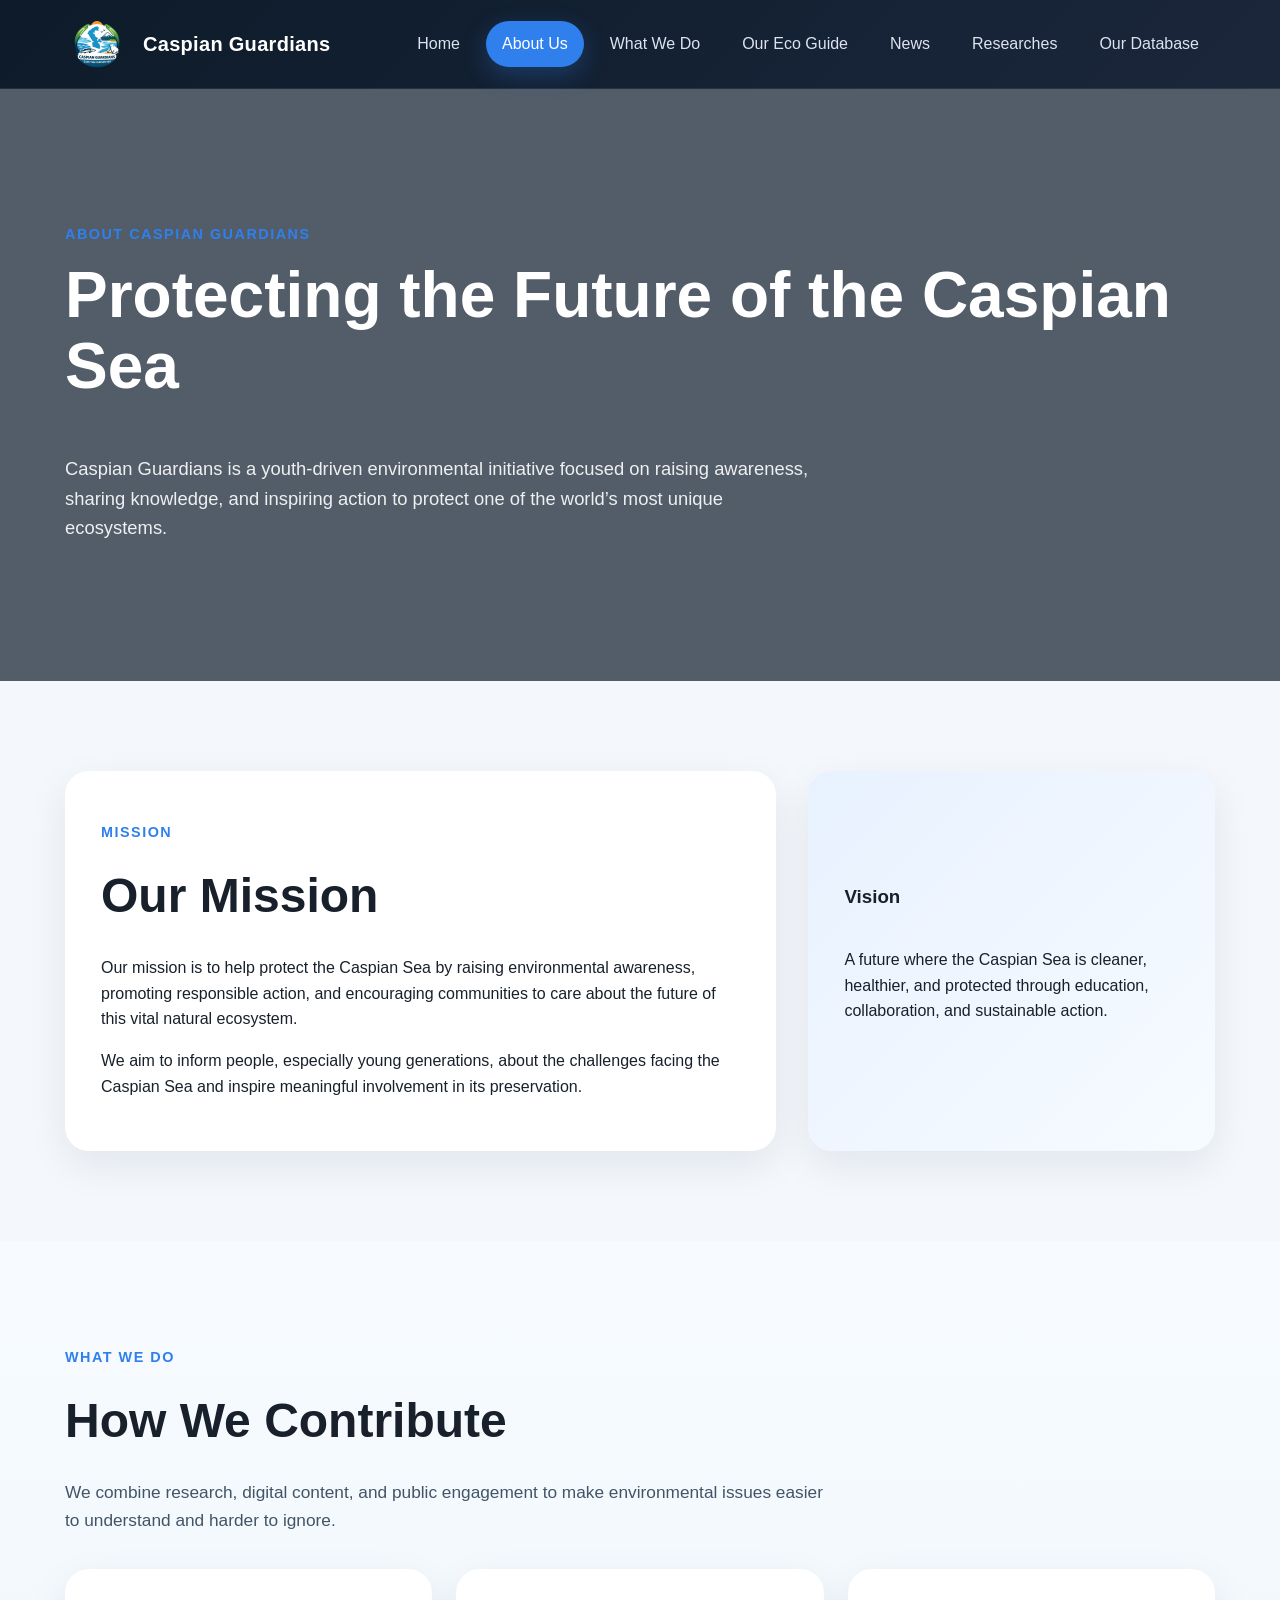
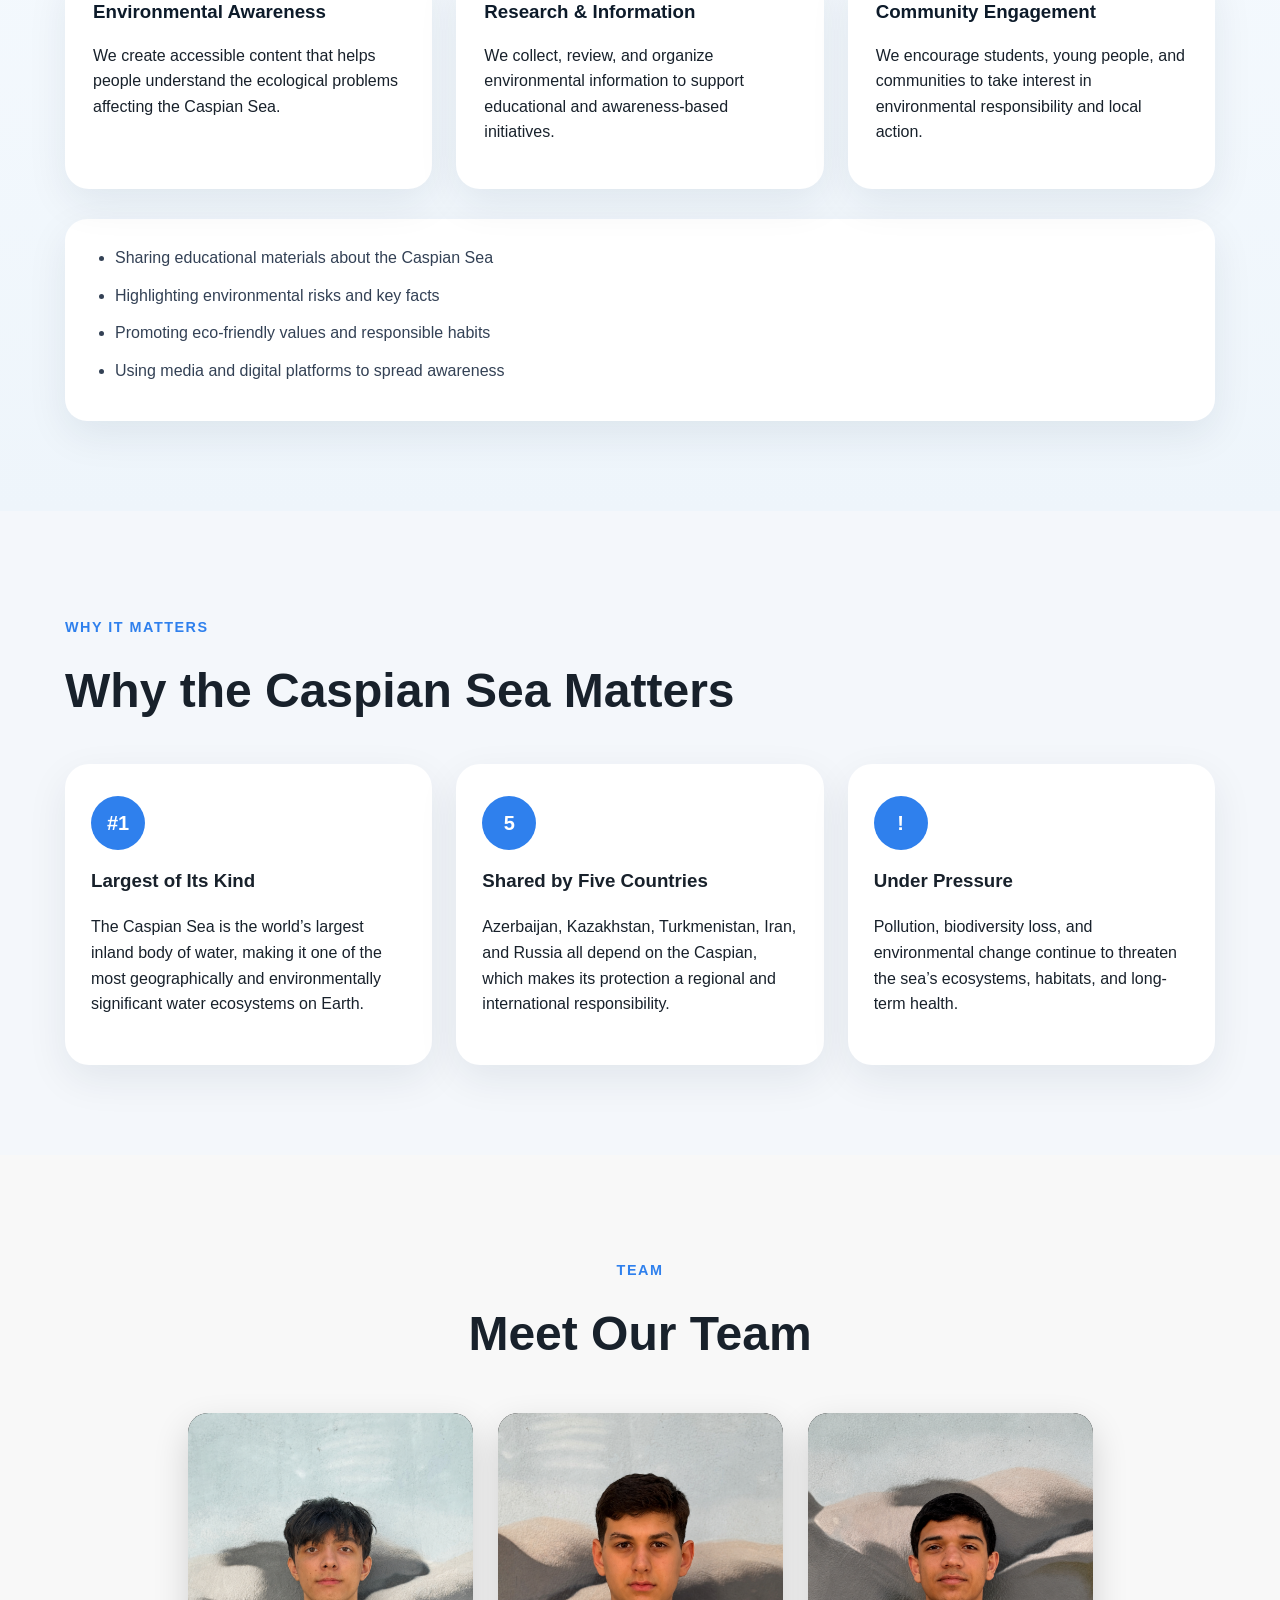
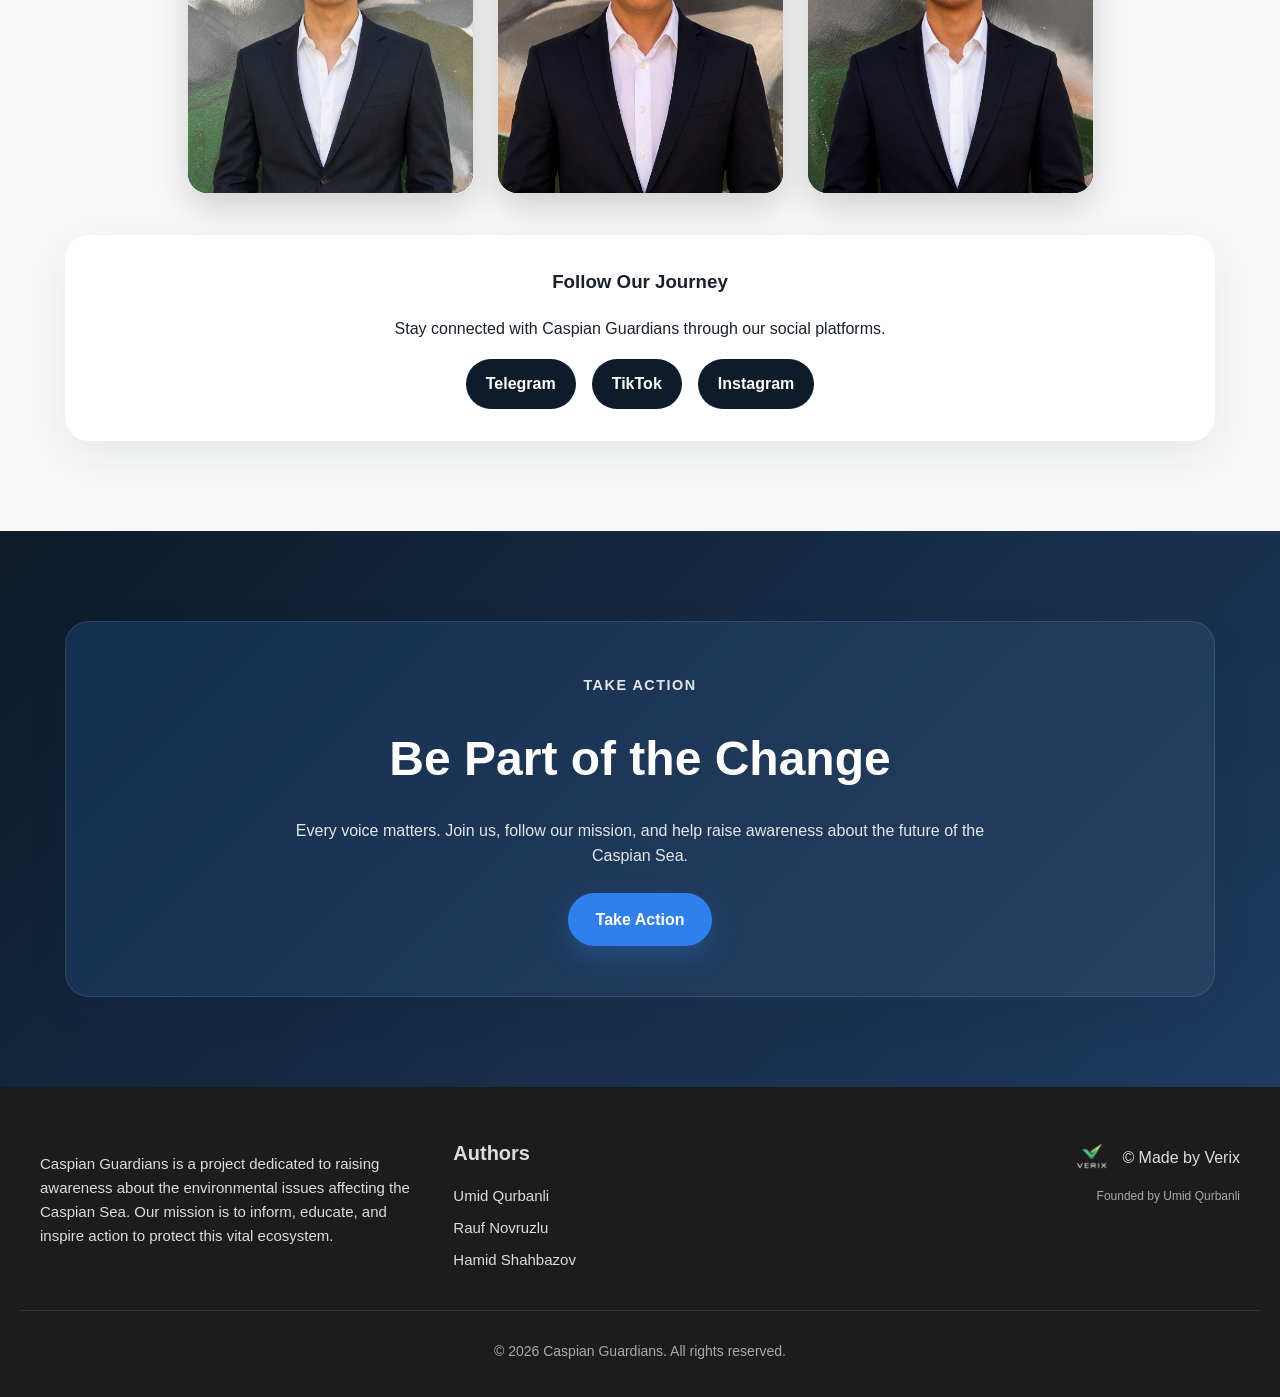
==== commit dee2995a: "Update about.html" ====
--- a/about.html
+++ b/about.html
@@ -146,7 +146,7 @@
 
                 <div class="team-grid">
                     <div class="team-card">
-                        <img src="img/Umid.jpg" alt="Umid Qurbanli" />
+                        <img src="img/UmidK.png" alt="Umid Qurbanli" />
                         <div class="team-info">
                             <h3>Umid Qurbanli</h3>
                             <p class="role">Lead Developer & Researcher</p>
@@ -155,7 +155,7 @@
                     </div>
 
                     <div class="team-card">
-                        <img src="img/Rauf2.jpeg" alt="Rauf Novruzlu" />
+                        <img src="img/RaufK.png" alt="Rauf Novruzlu" />
                         <div class="team-info">
                             <h3>Rauf Novruzlu</h3>
                             <p class="role">COO & SMM</p>
@@ -164,7 +164,7 @@
                     </div>
 
                     <div class="team-card">
-                        <img src="img/Hamid.jpeg" alt="Hamid Shahbazov" />
+                        <img src="img/HamidK.png" alt="Hamid Shahbazov" />
                         <div class="team-info">
                             <h3>Hamid Shahbazov</h3>
                             <p class="role">CFO & Fundraiser</p>
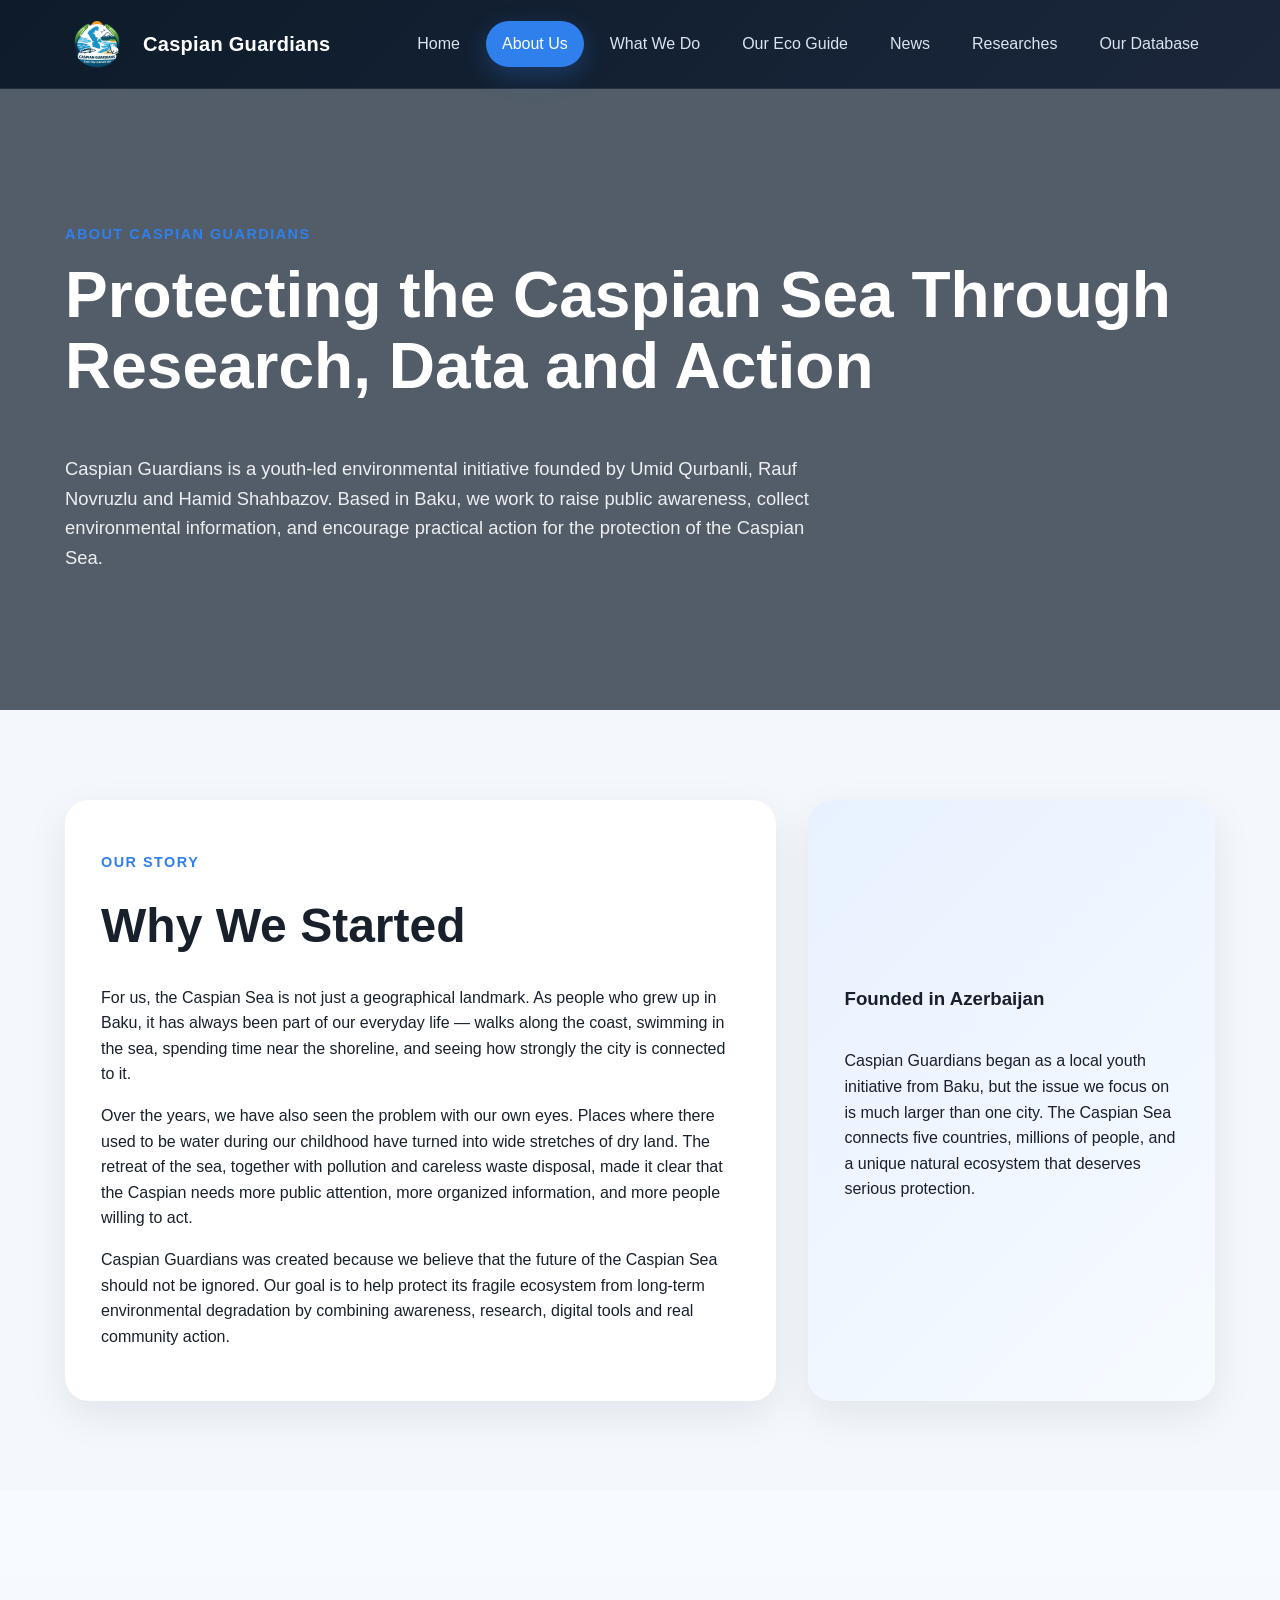
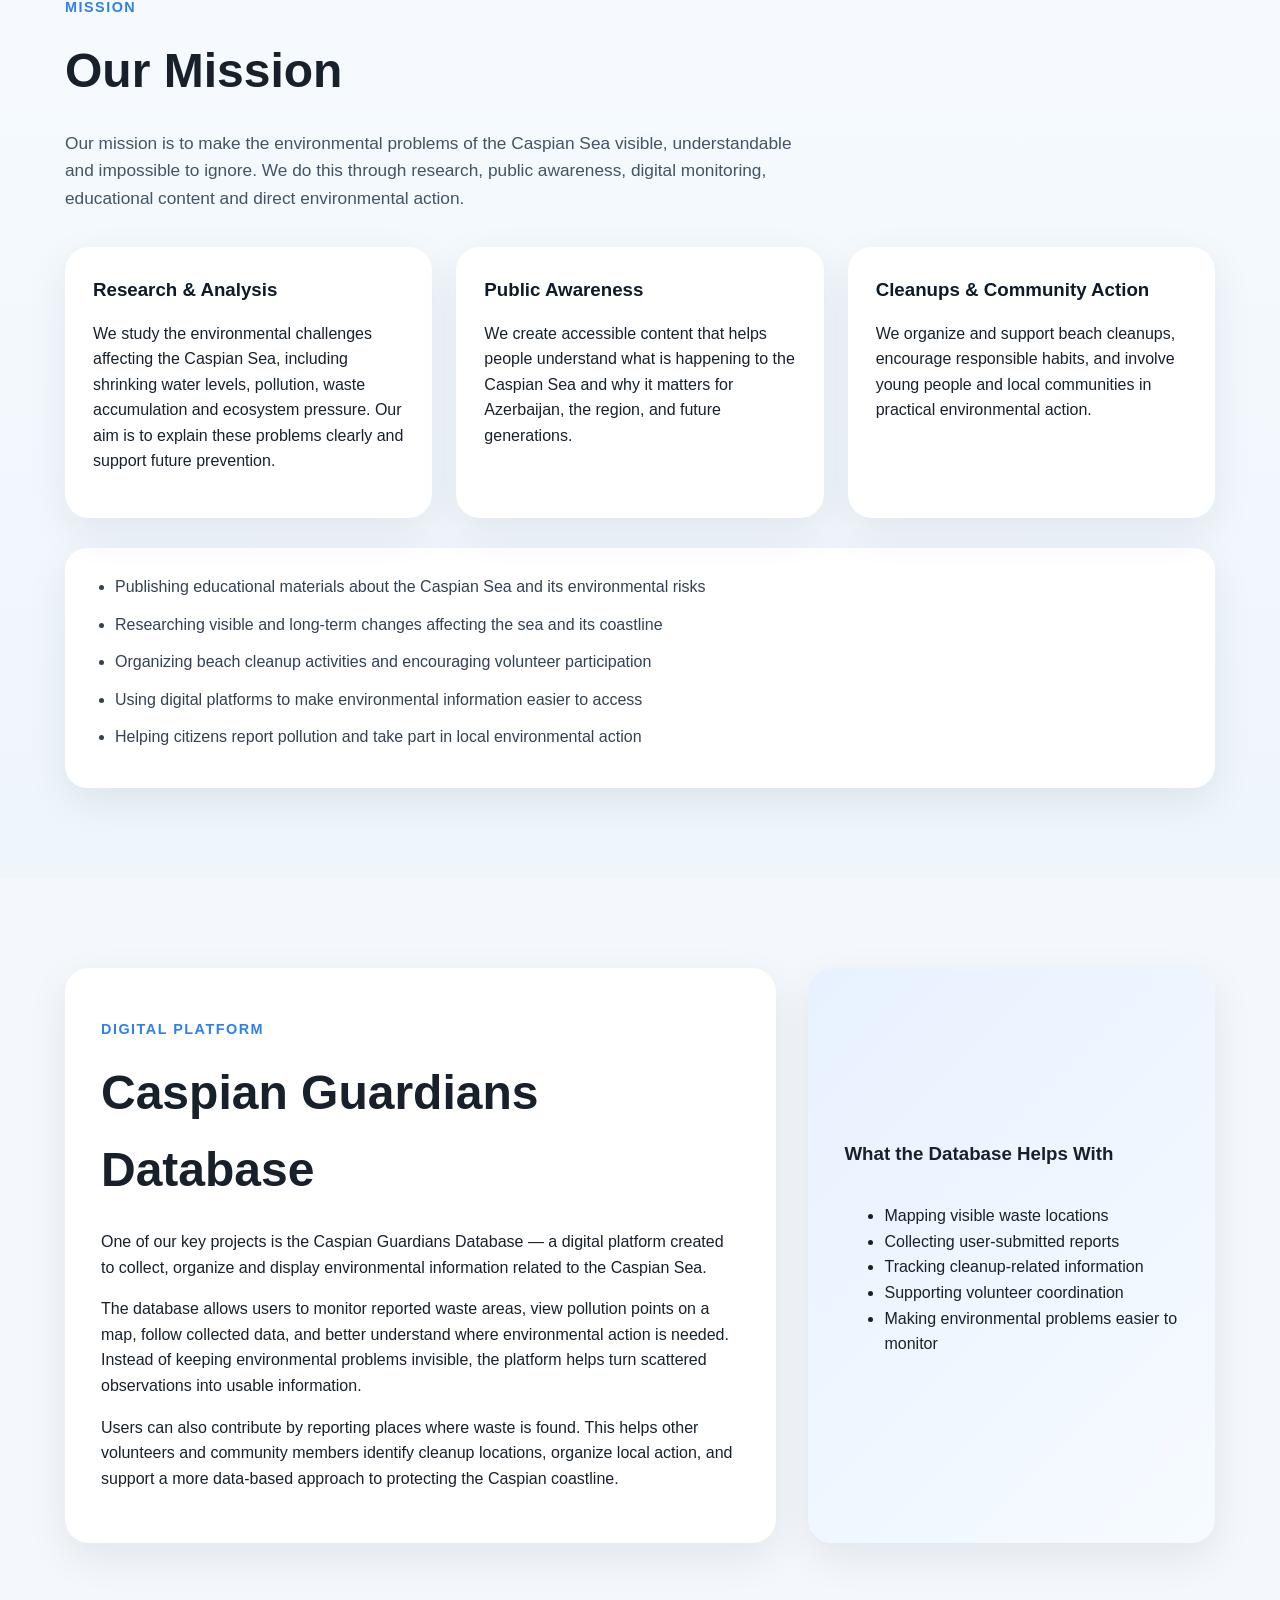
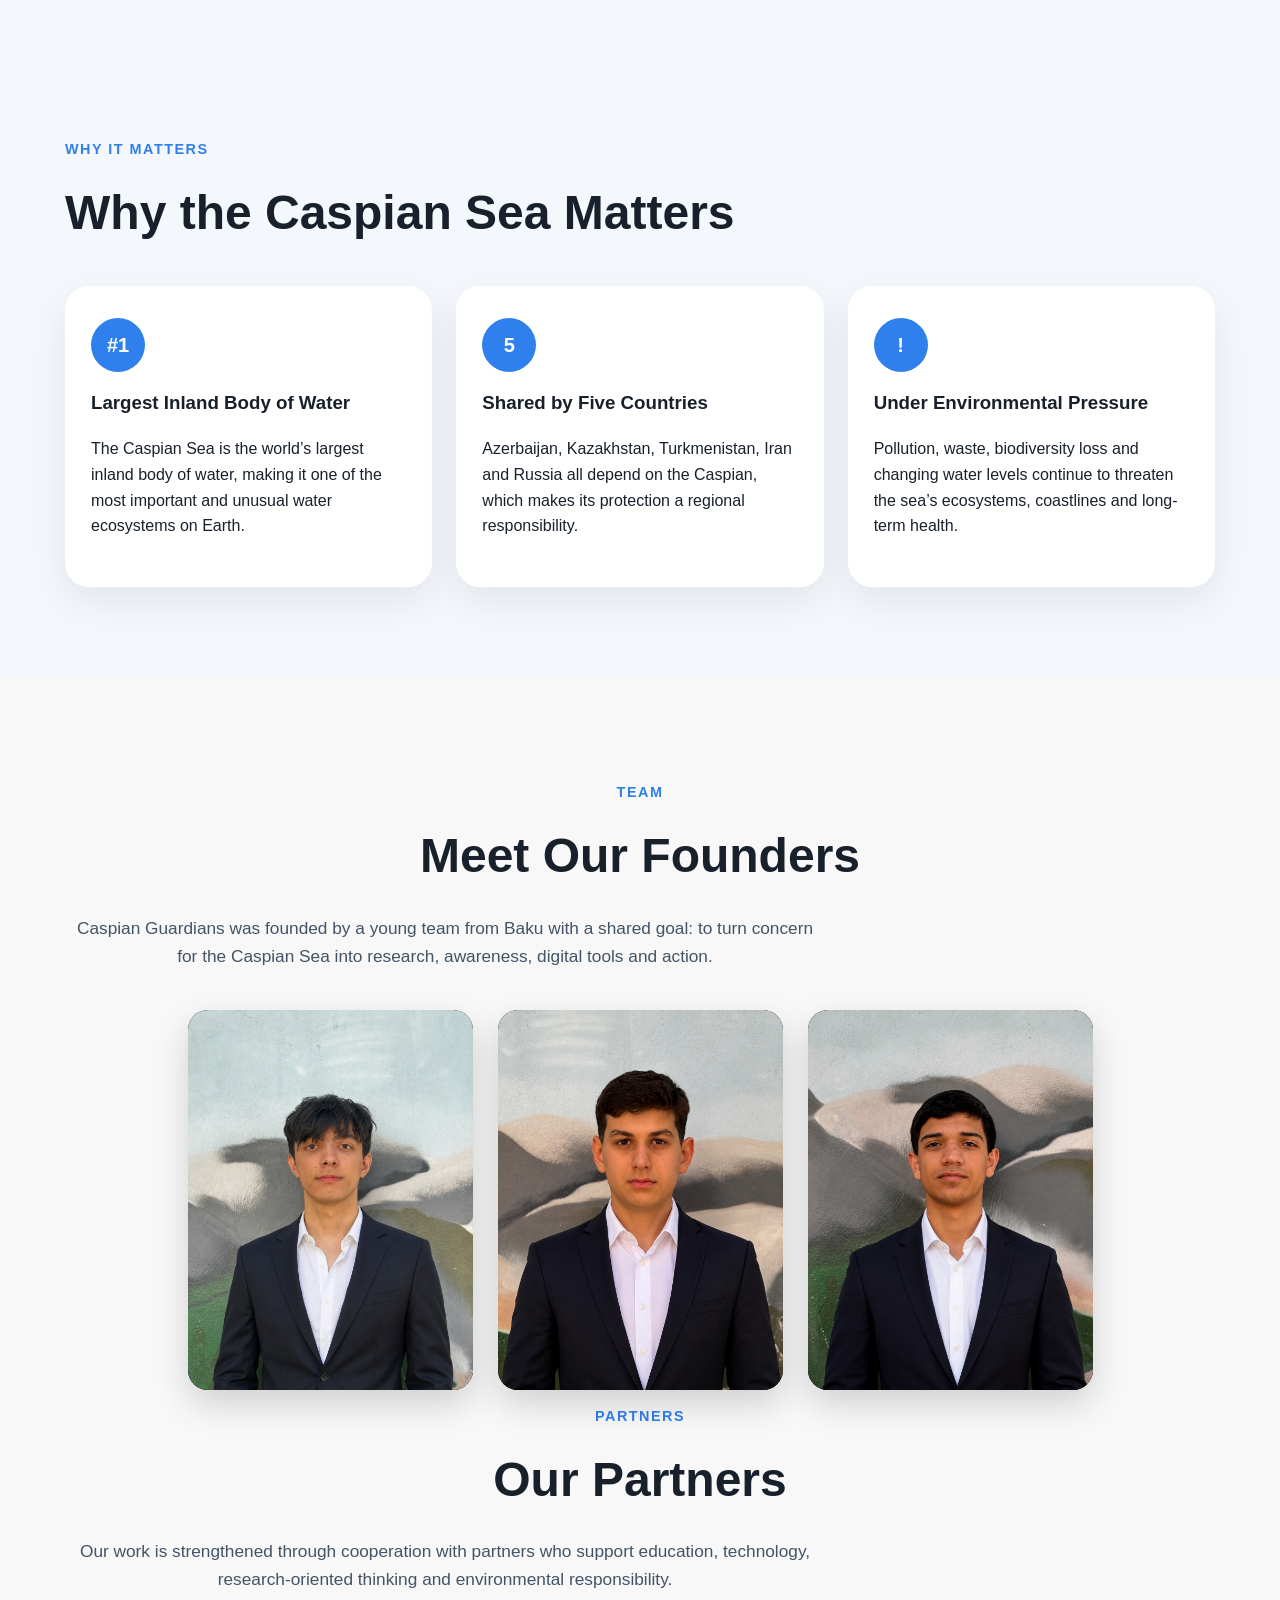
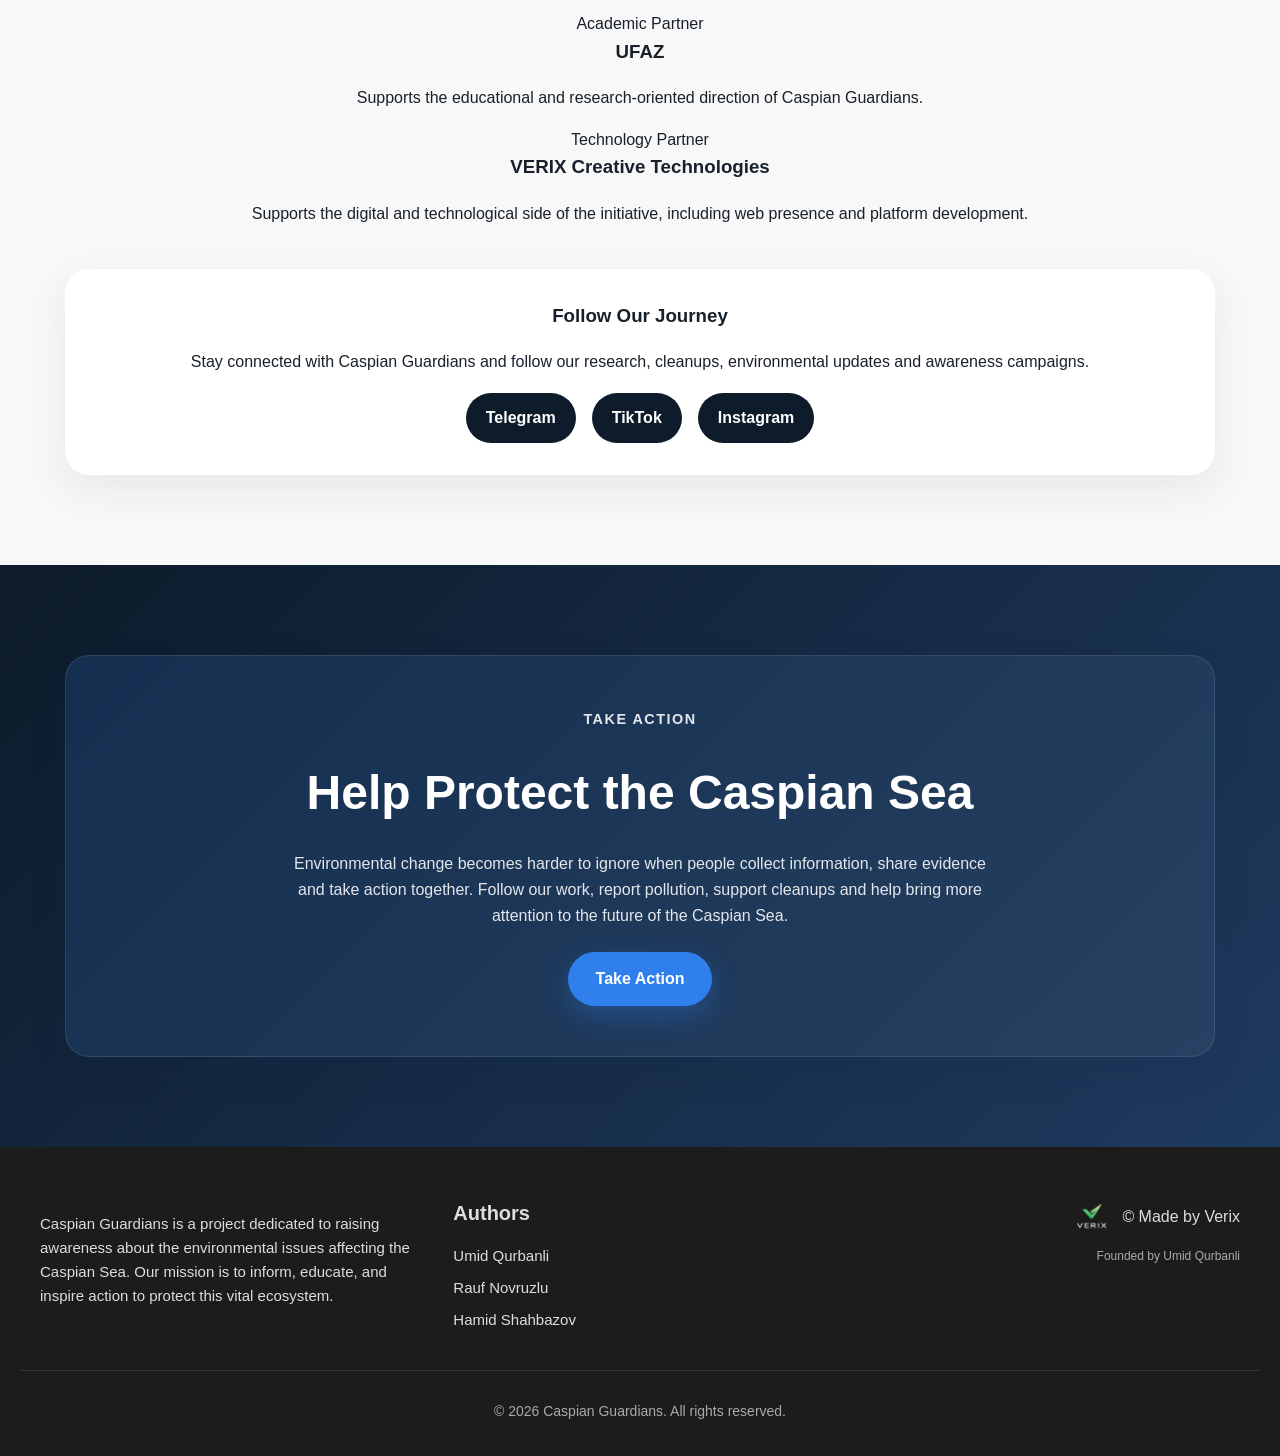
==== commit 15955fad: "Update about.html" ====
--- a/about.html
+++ b/about.html
@@ -31,173 +31,281 @@
     </header>
 
     <main>
-        <section class="about-hero">
-            <div class="container">
-                <p class="section-label">About Caspian Guardians</p>
-                <h1>Protecting the Future of the Caspian Sea</h1>
-                <p class="hero-text">
-                    Caspian Guardians is a youth-driven environmental initiative focused on raising awareness,
-                    sharing knowledge, and inspiring action to protect one of the world’s most unique ecosystems.
-                </p>
-            </div>
-        </section>
-
-        <section class="mission-section">
-            <div class="container split-section">
-                <div class="text-box">
-                    <p class="section-label">Mission</p>
-                    <h2>Our Mission</h2>
-                    <p>
-                        Our mission is to help protect the Caspian Sea by raising environmental awareness,
-                        promoting responsible action, and encouraging communities to care about the future of
-                        this vital natural ecosystem.
-                    </p>
-                    <p>
-                        We aim to inform people, especially young generations, about the challenges facing the
-                        Caspian Sea and inspire meaningful involvement in its preservation.
-                    </p>
-                </div>
-                <div class="info-card">
-                    <h3>Vision</h3>
-                    <p>
-                        A future where the Caspian Sea is cleaner, healthier, and protected through education,
-                        collaboration, and sustainable action.
-                    </p>
-                </div>
-            </div>
-        </section>
-
-        <section class="what-we-do-section">
-            <div class="container">
-                <p class="section-label">What We Do</p>
-                <h2>How We Contribute</h2>
-                <p class="section-intro">
-                    We combine research, digital content, and public engagement to make environmental issues
-                    easier to understand and harder to ignore.
-                </p>
-
-                <div class="cards-grid">
-                    <div class="feature-card">
-                        <h3>Environmental Awareness</h3>
-                        <p>We create accessible content that helps people understand the ecological problems affecting the Caspian Sea.</p>
-                    </div>
-
-                    <div class="feature-card">
-                        <h3>Research & Information</h3>
-                        <p>We collect, review, and organize environmental information to support educational and awareness-based initiatives.</p>
-                    </div>
-
-                    <div class="feature-card">
-                        <h3>Community Engagement</h3>
-                        <p>We encourage students, young people, and communities to take interest in environmental responsibility and local action.</p>
-                    </div>
-                </div>
-
-                <div class="bullet-box">
-                    <ul>
-                        <li>Sharing educational materials about the Caspian Sea</li>
-                        <li>Highlighting environmental risks and key facts</li>
-                        <li>Promoting eco-friendly values and responsible habits</li>
-                        <li>Using media and digital platforms to spread awareness</li>
-                    </ul>
-                </div>
-            </div>
-        </section>
-
-        <section class="why-matters-section">
-            <div class="container">
-                <p class="section-label">Why It Matters</p>
-                <h2>Why the Caspian Sea Matters</h2>
-                <div class="why-grid">
-                    <div class="why-card">
-                        <span class="stat">#1</span>
-                        <h3>Largest of Its Kind</h3>
-                        <p>
-                            The Caspian Sea is the world’s largest inland body of water, making it one of the
-                            most geographically and environmentally significant water ecosystems on Earth.
-                        </p>
-                    </div>
-
-                    <div class="why-card">
-                        <span class="stat">5</span>
-                        <h3>Shared by Five Countries</h3>
-                        <p>
-                            Azerbaijan, Kazakhstan, Turkmenistan, Iran, and Russia all depend on the Caspian,
-                            which makes its protection a regional and international responsibility.
-                        </p>
-                    </div>
-
-                    <div class="why-card">
-                        <span class="stat">!</span>
-                        <h3>Under Pressure</h3>
-                        <p>
-                            Pollution, biodiversity loss, and environmental change continue to threaten the
-                            sea’s ecosystems, habitats, and long-term health.
-                        </p>
-                    </div>
-                </div>
-            </div>
-        </section>
-
-        <section class="about-us" id="team">
-            <div class="container">
-                <p class="section-label">Team</p>
-                <h2>Meet Our Team</h2>
-
-                <div class="team-grid">
-                    <div class="team-card">
-                        <img src="img/UmidK.png" alt="Umid Qurbanli" />
-                        <div class="team-info">
-                            <h3>Umid Qurbanli</h3>
-                            <p class="role">Lead Developer & Researcher</p>
-                            <p>Main responsible for all technology-related operations.</p>
-                        </div>
-                    </div>
-
-                    <div class="team-card">
-                        <img src="img/RaufK.png" alt="Rauf Novruzlu" />
-                        <div class="team-info">
-                            <h3>Rauf Novruzlu</h3>
-                            <p class="role">COO & SMM</p>
-                            <p>Responsible for social media and for defining the team’s direction and strategy.</p>
-                        </div>
-                    </div>
-
-                    <div class="team-card">
-                        <img src="img/HamidK.png" alt="Hamid Shahbazov" />
-                        <div class="team-info">
-                            <h3>Hamid Shahbazov</h3>
-                            <p class="role">CFO & Fundraiser</p>
-                            <p>Organizes the team and helps keep every project on track.</p>
-                        </div>
-                    </div>
-                </div>
-
-                <div class="social-section">
-                    <h3>Follow Our Journey</h3>
-                    <p>Stay connected with Caspian Guardians through our social platforms.</p>
-
-                    <div class="social-links">
-                        <a href="https://t.me/caspianguardians" target="_blank">Telegram</a>
-                        <a href="https://www.tiktok.com/@caspian_guardians?_r=1&_t=ZS-95CRzURUvcf" target="_blank">TikTok</a>
-                        <a href="https://www.instagram.com/caspian_guardians?igsh=enB5ZXpqNjVxb3k5&utm_source=qr" target="_blank">Instagram</a>
-                    </div>
-                </div>
-            </div>
-        </section>
-
-        <section class="cta-section">
-            <div class="container cta-box">
-                <p class="section-label light-label">Take Action</p>
-                <h2>Be Part of the Change</h2>
-                <p>
-                    Every voice matters. Join us, follow our mission, and help raise awareness about the future
-                    of the Caspian Sea.
-                </p>
-                <a href="whatwedo.html" class="cta-button">Take Action</a>
-            </div>
-        </section>
-    </main>
+    <section class="about-hero">
+        <div class="container">
+            <p class="section-label">About Caspian Guardians</p>
+            <h1>Protecting the Caspian Sea Through Research, Data and Action</h1>
+            <p class="hero-text">
+                Caspian Guardians is a youth-led environmental initiative founded by Umid Qurbanli,
+                Rauf Novruzlu and Hamid Shahbazov. Based in Baku, we work to raise public awareness,
+                collect environmental information, and encourage practical action for the protection
+                of the Caspian Sea.
+            </p>
+        </div>
+    </section>
+
+    <section class="mission-section">
+        <div class="container split-section">
+            <div class="text-box">
+                <p class="section-label">Our Story</p>
+                <h2>Why We Started</h2>
+                <p>
+                    For us, the Caspian Sea is not just a geographical landmark. As people who grew up
+                    in Baku, it has always been part of our everyday life — walks along the coast,
+                    swimming in the sea, spending time near the shoreline, and seeing how strongly the
+                    city is connected to it.
+                </p>
+                <p>
+                    Over the years, we have also seen the problem with our own eyes. Places where there
+                    used to be water during our childhood have turned into wide stretches of dry land.
+                    The retreat of the sea, together with pollution and careless waste disposal, made it
+                    clear that the Caspian needs more public attention, more organized information, and
+                    more people willing to act.
+                </p>
+                <p>
+                    Caspian Guardians was created because we believe that the future of the Caspian Sea
+                    should not be ignored. Our goal is to help protect its fragile ecosystem from long-term
+                    environmental degradation by combining awareness, research, digital tools and real
+                    community action.
+                </p>
+            </div>
+
+            <div class="info-card">
+                <h3>Founded in Azerbaijan</h3>
+                <p>
+                    Caspian Guardians began as a local youth initiative from Baku, but the issue we focus
+                    on is much larger than one city. The Caspian Sea connects five countries, millions of
+                    people, and a unique natural ecosystem that deserves serious protection.
+                </p>
+            </div>
+        </div>
+    </section>
+
+    <section class="what-we-do-section">
+        <div class="container">
+            <p class="section-label">Mission</p>
+            <h2>Our Mission</h2>
+            <p class="section-intro">
+                Our mission is to make the environmental problems of the Caspian Sea visible,
+                understandable and impossible to ignore. We do this through research, public awareness,
+                digital monitoring, educational content and direct environmental action.
+            </p>
+
+            <div class="cards-grid">
+                <div class="feature-card">
+                    <h3>Research & Analysis</h3>
+                    <p>
+                        We study the environmental challenges affecting the Caspian Sea, including
+                        shrinking water levels, pollution, waste accumulation and ecosystem pressure.
+                        Our aim is to explain these problems clearly and support future prevention.
+                    </p>
+                </div>
+
+                <div class="feature-card">
+                    <h3>Public Awareness</h3>
+                    <p>
+                        We create accessible content that helps people understand what is happening to
+                        the Caspian Sea and why it matters for Azerbaijan, the region, and future
+                        generations.
+                    </p>
+                </div>
+
+                <div class="feature-card">
+                    <h3>Cleanups & Community Action</h3>
+                    <p>
+                        We organize and support beach cleanups, encourage responsible habits, and involve
+                        young people and local communities in practical environmental action.
+                    </p>
+                </div>
+            </div>
+
+            <div class="bullet-box">
+                <ul>
+                    <li>Publishing educational materials about the Caspian Sea and its environmental risks</li>
+                    <li>Researching visible and long-term changes affecting the sea and its coastline</li>
+                    <li>Organizing beach cleanup activities and encouraging volunteer participation</li>
+                    <li>Using digital platforms to make environmental information easier to access</li>
+                    <li>Helping citizens report pollution and take part in local environmental action</li>
+                </ul>
+            </div>
+        </div>
+    </section>
+
+    <section class="database-section">
+        <div class="container split-section">
+            <div class="text-box">
+                <p class="section-label">Digital Platform</p>
+                <h2>Caspian Guardians Database</h2>
+                <p>
+                    One of our key projects is the Caspian Guardians Database — a digital platform created
+                    to collect, organize and display environmental information related to the Caspian Sea.
+                </p>
+                <p>
+                    The database allows users to monitor reported waste areas, view pollution points on a
+                    map, follow collected data, and better understand where environmental action is needed.
+                    Instead of keeping environmental problems invisible, the platform helps turn scattered
+                    observations into usable information.
+                </p>
+                <p>
+                    Users can also contribute by reporting places where waste is found. This helps other
+                    volunteers and community members identify cleanup locations, organize local action, and
+                    support a more data-based approach to protecting the Caspian coastline.
+                </p>
+            </div>
+
+            <div class="info-card database-card">
+                <h3>What the Database Helps With</h3>
+                <ul class="clean-list">
+                    <li>Mapping visible waste locations</li>
+                    <li>Collecting user-submitted reports</li>
+                    <li>Tracking cleanup-related information</li>
+                    <li>Supporting volunteer coordination</li>
+                    <li>Making environmental problems easier to monitor</li>
+                </ul>
+            </div>
+        </div>
+    </section>
+
+    <section class="why-matters-section">
+        <div class="container">
+            <p class="section-label">Why It Matters</p>
+            <h2>Why the Caspian Sea Matters</h2>
+
+            <div class="why-grid">
+                <div class="why-card">
+                    <span class="stat">#1</span>
+                    <h3>Largest Inland Body of Water</h3>
+                    <p>
+                        The Caspian Sea is the world’s largest inland body of water, making it one of the
+                        most important and unusual water ecosystems on Earth.
+                    </p>
+                </div>
+
+                <div class="why-card">
+                    <span class="stat">5</span>
+                    <h3>Shared by Five Countries</h3>
+                    <p>
+                        Azerbaijan, Kazakhstan, Turkmenistan, Iran and Russia all depend on the Caspian,
+                        which makes its protection a regional responsibility.
+                    </p>
+                </div>
+
+                <div class="why-card">
+                    <span class="stat">!</span>
+                    <h3>Under Environmental Pressure</h3>
+                    <p>
+                        Pollution, waste, biodiversity loss and changing water levels continue to threaten
+                        the sea’s ecosystems, coastlines and long-term health.
+                    </p>
+                </div>
+            </div>
+        </div>
+    </section>
+
+    <section class="about-us" id="team">
+        <div class="container">
+            <p class="section-label">Team</p>
+            <h2>Meet Our Founders</h2>
+            <p class="section-intro team-intro">
+                Caspian Guardians was founded by a young team from Baku with a shared goal:
+                to turn concern for the Caspian Sea into research, awareness, digital tools and action.
+            </p>
+
+            <div class="team-grid">
+                <div class="team-card">
+                    <img src="img/UmidK.png" alt="Umid Qurbanli" />
+                    <div class="team-info">
+                        <h3>Umid Qurbanli</h3>
+                        <p class="role">Co-founder · Technology & Research</p>
+                        <p>
+                            Responsible for platform development, digital systems, research support and
+                            technology-related operations.
+                        </p>
+                    </div>
+                </div>
+
+                <div class="team-card">
+                    <img src="img/RaufK.png" alt="Rauf Novruzlu" />
+                    <div class="team-info">
+                        <h3>Rauf Novruzlu</h3>
+                        <p class="role">Co-founder · Research & Communications</p>
+                        <p>
+                            Works on research direction, public communication, social media presence and
+                            the initiative’s strategic development.
+                        </p>
+                    </div>
+                </div>
+
+                <div class="team-card">
+                    <img src="img/HamidK.png" alt="Hamid Shahbazov" />
+                    <div class="team-info">
+                        <h3>Hamid Shahbazov</h3>
+                        <p class="role">Co-founder · Operations & Fundraising</p>
+                        <p>
+                            Supports team organization, fundraising, coordination and keeping project
+                            activities structured and on track.
+                        </p>
+                    </div>
+                </div>
+            </div>
+
+            <div class="partners-section">
+                <p class="section-label">Partners</p>
+                <h2>Our Partners</h2>
+                <p class="section-intro partners-intro">
+                    Our work is strengthened through cooperation with partners who support education,
+                    technology, research-oriented thinking and environmental responsibility.
+                </p>
+
+                <div class="partners-grid">
+                    <div class="partner-card">
+                        <span>Academic Partner</span>
+                        <h3>UFAZ</h3>
+                        <p>
+                            Supports the educational and research-oriented direction of Caspian Guardians.
+                        </p>
+                    </div>
+
+                    <div class="partner-card">
+                        <span>Technology Partner</span>
+                        <h3>VERIX Creative Technologies</h3>
+                        <p>
+                            Supports the digital and technological side of the initiative, including web
+                            presence and platform development.
+                        </p>
+                    </div>
+                </div>
+            </div>
+
+            <div class="social-section">
+                <h3>Follow Our Journey</h3>
+                <p>
+                    Stay connected with Caspian Guardians and follow our research, cleanups,
+                    environmental updates and awareness campaigns.
+                </p>
+
+                <div class="social-links">
+                    <a href="https://t.me/caspianguardians" target="_blank">Telegram</a>
+                    <a href="https://www.tiktok.com/@caspian_guardians?_r=1&_t=ZS-95CRzURUvcf" target="_blank">TikTok</a>
+                    <a href="https://www.instagram.com/caspian_guardians?igsh=enB5ZXpqNjVxb3k5&utm_source=qr" target="_blank">Instagram</a>
+                </div>
+            </div>
+        </div>
+    </section>
+
+    <section class="cta-section">
+        <div class="container cta-box">
+            <p class="section-label light-label">Take Action</p>
+            <h2>Help Protect the Caspian Sea</h2>
+            <p>
+                Environmental change becomes harder to ignore when people collect information,
+                share evidence and take action together. Follow our work, report pollution,
+                support cleanups and help bring more attention to the future of the Caspian Sea.
+            </p>
+            <a href="whatwedo.html" class="cta-button">Take Action</a>
+        </div>
+    </section>
+</main>
 
     <footer class="footer">
         <div class="footer-container">
